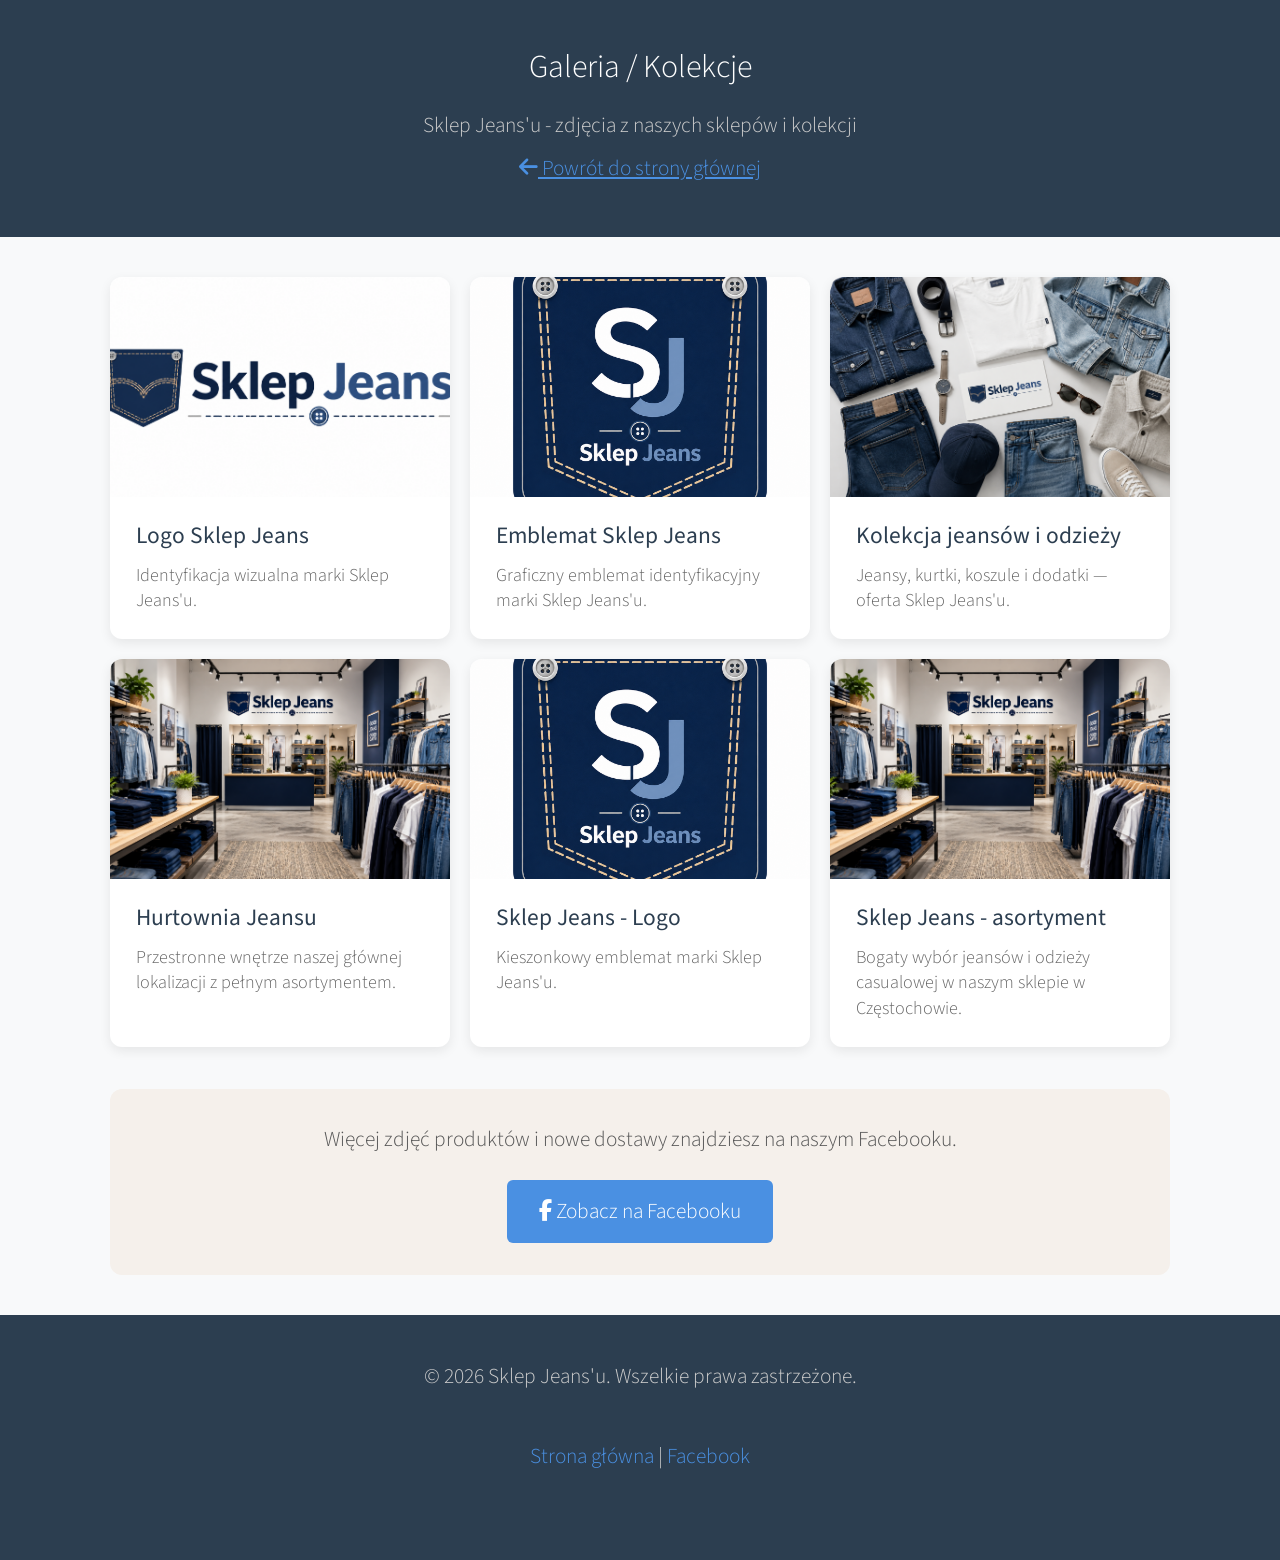
==== gallery.html @ 8df99e7b "Create Sklep Jeans static website" ====
<!DOCTYPE html>
<html lang="pl">
<head>
    <meta charset="UTF-8">
    <meta name="viewport" content="width=device-width, initial-scale=1.0">
    <title>Galeria / Kolekcje - Sklep Jeans'u</title>
    <meta name="description" content="Galeria zdjęć - Sklep Jeans'u. Jeansy, kurtki, odzież codzienna w Częstochowie.">
    <link rel="stylesheet" href="assets/css/main.css">
    <link rel="stylesheet" href="https://cdnjs.cloudflare.com/ajax/libs/font-awesome/6.5.1/css/all.min.css" integrity="sha512-DTOQO9RWCH3ppGqcWaEA1BIZOC6xxalwEsw9c2QQeAIftl+Vegovlnee1c9QX4TctnWMn13TZye+giMm8e2LwA==" crossorigin="anonymous" referrerpolicy="no-referrer">
    <style>
        body {
            font-family: 'Source Sans Pro', 'Arial', sans-serif;
            background-color: #F8F9FA;
            color: #333;
            margin: 0;
            padding: 0;
        }

        .gallery-page-header {
            background-color: #2C3E50;
            color: white;
            padding: 2em 1em;
            text-align: center;
        }

        .gallery-page-header h1 {
            margin: 0 0 0.5em;
            font-size: 2rem;
            font-weight: 300;
            color: #fff;
        }

        .gallery-page-header p {
            margin: 0.3em 0;
            color: #ccc;
        }

        .gallery-page-header a {
            color: #4A90E2;
            text-decoration: underline;
            border: 0;
        }

        .gallery-section {
            padding: 40px 20px;
            max-width: 1100px;
            margin: 0 auto;
        }

        .gallery-grid {
            display: grid;
            grid-template-columns: repeat(auto-fit, minmax(280px, 1fr));
            gap: 20px;
        }

        .gallery-item {
            position: relative;
            overflow: hidden;
            border-radius: 12px;
            box-shadow: 0 4px 12px rgba(0, 0, 0, 0.08);
            background: #fff;
            transition: transform 0.3s ease, box-shadow 0.3s ease;
        }

        .gallery-item:hover {
            transform: translateY(-4px);
            box-shadow: 0 8px 24px rgba(0, 0, 0, 0.12);
        }

        .gallery-item img {
            width: 100%;
            height: 220px;
            object-fit: cover;
            display: block;
        }

        .gallery-item-info {
            padding: 1em 1.2em 1.2em;
        }

        .gallery-item-info h3 {
            font-size: 1.1em;
            color: #2C3E50;
            margin: 0 0 0.4em;
            font-weight: 400;
        }

        .gallery-item-info p {
            font-size: 0.85em;
            color: #666;
            margin: 0;
            line-height: 1.4;
        }

        /* Modal */
        .modal {
            display: none;
            position: fixed;
            z-index: 10;
            left: 0;
            top: 0;
            width: 100%;
            height: 100%;
            background-color: rgba(0, 0, 0, 0.9);
            justify-content: center;
            align-items: center;
        }

        .modal-content {
            position: relative;
            max-width: 90%;
            max-height: 90%;
        }

        .modal-content img {
            max-width: 100vw;
            max-height: 90vh;
            width: auto;
            height: auto;
            object-fit: contain;
            border-radius: 8px;
        }

        .close {
            position: absolute;
            top: 15px;
            right: 25px;
            color: white;
            font-size: 40px;
            cursor: pointer;
            z-index: 11;
        }

        .prev, .next {
            cursor: pointer;
            position: absolute;
            top: 50%;
            color: white;
            font-size: 30px;
            padding: 16px;
            background-color: rgba(0, 0, 0, 0.5);
            border: none;
            transform: translateY(-50%);
            user-select: none;
            transition: background-color 0.3s ease;
            border-radius: 4px;
        }

        .prev { left: 10px; }
        .next { right: 10px; }
        .prev:hover, .next:hover { background-color: rgba(0, 0, 0, 0.8); }

        .gallery-footer {
            text-align: center;
            padding: 2em 1em;
            background-color: #2C3E50;
            color: #ccc;
        }

        .gallery-footer a {
            color: #4A90E2;
            border: 0;
        }

        .gallery-cta {
            text-align: center;
            margin: 2em 0;
            padding: 1.5em;
            background: #F5F0EB;
            border-radius: 12px;
        }

        .gallery-cta p {
            margin: 0 0 1em;
            color: #555;
        }

        .gallery-cta a {
            display: inline-block;
            padding: 0.6em 1.5em;
            background: #4A90E2;
            color: #fff;
            border-radius: 6px;
            text-decoration: none;
            border: 0;
        }

        .gallery-cta a:hover {
            background: #5AA0F2;
        }
    </style>
</head>
<body>
    <!-- Header -->
    <div class="gallery-page-header">
        <h1>Galeria / Kolekcje</h1>
        <p>Sklep Jeans'u - zdjęcia z naszych sklepów i kolekcji</p>
        <p><a href="index.html"><i class="fas fa-arrow-left"></i> Powrót do strony głównej</a></p>
    </div>

    <!-- Gallery Section -->
    <section class="gallery-section">
        <div class="gallery-grid">
            <div class="gallery-item" data-index="0">
                <img src="images/logo-horizontal.png" alt="Logo Sklep Jeans - identyfikacja wizualna">
                <div class="gallery-item-info">
                    <h3>Logo Sklep Jeans</h3>
                    <p>Identyfikacja wizualna marki Sklep Jeans'u.</p>
                </div>
            </div>
            <div class="gallery-item" data-index="1">
                <img src="images/logo-emblem.png" alt="Emblemat marki Sklep Jeans'u">
                <div class="gallery-item-info">
                    <h3>Emblemat Sklep Jeans</h3>
                    <p>Graficzny emblemat identyfikacyjny marki Sklep Jeans'u.</p>
                </div>
            </div>
            <div class="gallery-item" data-index="2">
                <img src="images/kolekcja-jeansy.png" alt="Kolekcja jeansów i odzieży - flat lay">
                <div class="gallery-item-info">
                    <h3>Kolekcja jeansów i odzieży</h3>
                    <p>Jeansy, kurtki, koszule i dodatki — oferta Sklep Jeans'u.</p>
                </div>
            </div>
            <div class="gallery-item" data-index="3">
                <img src="images/wnetrze-sklepu.png" alt="Hurtownia Jeansu - wnętrze sklepu">
                <div class="gallery-item-info">
                    <h3>Hurtownia Jeansu</h3>
                    <p>Przestronne wnętrze naszej głównej lokalizacji z pełnym asortymentem.</p>
                </div>
            </div>
            <div class="gallery-item" data-index="4">
                <img src="images/logo-square.png" alt="Emblem logo Sklep Jeans">
                <div class="gallery-item-info">
                    <h3>Sklep Jeans - Logo</h3>
                    <p>Kieszonkowy emblemat marki Sklep Jeans'u.</p>
                </div>
            </div>
            <div class="gallery-item" data-index="5">
                <img src="images/hero-background-clean.png" alt="Jeansy i odzież w sklepie Sklep Jeans'u">
                <div class="gallery-item-info">
                    <h3>Sklep Jeans - asortyment</h3>
                    <p>Bogaty wybór jeansów i odzieży casualowej w naszym sklepie w Częstochowie.</p>
                </div>
            </div>
        </div>

        <!-- CTA -->
        <div class="gallery-cta">
            <p>Więcej zdjęć produktów i nowe dostawy znajdziesz na naszym Facebooku.</p>
            <a href="https://www.facebook.com/hurtowniajeansu/" target="_blank" rel="noopener noreferrer">
                <i class="fab fa-facebook-f"></i> Zobacz na Facebooku
            </a>
        </div>
    </section>

    <!-- Modal for displaying the large images -->
    <div id="imageModal" class="modal">
        <span class="close">&times;</span>
        <div class="modal-content">
            <button class="prev">&#10094;</button>
            <img id="modal-img" src="" alt="Sklep Jeans'u - powiększone zdjęcie">
            <button class="next">&#10095;</button>
        </div>
    </div>

    <!-- Footer -->
    <div class="gallery-footer">
        <p>&copy; 2026 Sklep Jeans'u. Wszelkie prawa zastrzeżone.</p>
        <p><a href="index.html">Strona główna</a> | <a href="https://www.facebook.com/hurtowniajeansu/" target="_blank" rel="noopener noreferrer">Facebook</a></p>
    </div>

    <script>
        // Gallery modal functionality
        const galleryItems = document.querySelectorAll('.gallery-item');
        const imageSources = Array.from(galleryItems).map(item => item.querySelector('img').src);
        let currentIndex = 0;

        const modal = document.getElementById('imageModal');
        const modalImg = document.getElementById('modal-img');
        const closeModal = document.querySelector('.close');
        const nextButton = document.querySelector('.next');
        const prevButton = document.querySelector('.prev');

        galleryItems.forEach((item, index) => {
            item.querySelector('img').addEventListener('click', function() {
                currentIndex = index;
                showModal(imageSources[index]);
            });
        });

        function showModal(imageSrc) {
            modal.style.display = "flex";
            modalImg.src = imageSrc;
        }

        closeModal.onclick = function() {
            modal.style.display = "none";
        }

        prevButton.onclick = function() {
            currentIndex = (currentIndex === 0) ? imageSources.length - 1 : currentIndex - 1;
            modalImg.src = imageSources[currentIndex];
        }

        nextButton.onclick = function() {
            currentIndex = (currentIndex === imageSources.length - 1) ? 0 : currentIndex + 1;
            modalImg.src = imageSources[currentIndex];
        }

        window.onclick = function(event) {
            if (event.target === modal) {
                modal.style.display = "none";
            }
        }

        document.addEventListener('keydown', function(e) {
            if (modal.style.display === 'flex') {
                if (e.key === 'ArrowLeft') prevButton.onclick();
                if (e.key === 'ArrowRight') nextButton.onclick();
                if (e.key === 'Escape') closeModal.onclick();
            }
        });
    </script>
</body>
</html>
---- assets/css/main.css ----
@import url("fontawesome-all.min.css");
@import url("https://fonts.googleapis.com/css?family=Source+Sans+Pro:300,300italic,400,600");


html, body, div, span, applet, object,
iframe, h1, h2, h3, h4, h5, h6, p, blockquote,
pre, a, abbr, acronym, address, big, cite,
code, del, dfn, em, img, ins, kbd, q, s, samp,
small, strike, strong, sub, sup, tt, var, b,
u, i, center, dl, dt, dd, ol, ul, li, fieldset,
form, label, legend, table, caption, tbody,
tfoot, thead, tr, th, td, article, aside,
canvas, details, embed, figure, figcaption,
footer, header, hgroup, menu, nav, output, ruby,
section, summary, time, mark, audio, video {
	margin: 0;
	padding: 0;
	border: 0;
	font-size: 100%;
	font: inherit;
	vertical-align: baseline;}

article, aside, details, figcaption, figure,
footer, header, hgroup, menu, nav, section {
	display: block;}

body {
	line-height: 1;
}

ol, ul {
	list-style: none;
}

blockquote, q {
	quotes: none;
}

	blockquote:before, blockquote:after, q:before, q:after {
		content: '';
		content: none;
	}

table {
	border-collapse: collapse;
	border-spacing: 0;
}

body {
	-webkit-text-size-adjust: none;
}

mark {
	background-color: transparent;
	color: inherit;
}

input::-moz-focus-inner {
	border: 0;
	padding: 0;
}

input, select, textarea {
	-moz-appearance: none;
	-webkit-appearance: none;
	-ms-appearance: none;
	appearance: none;
}

/* Contact section */
#contact {
    padding: 50px 0;
}
#contact header {
    text-align: center;
    margin-bottom: 30px;
}

/* Item / Card styles */
.item {
    position: relative;
    display: inline-block;
}

#offer .item header {
    text-align: center;
    margin-top: 1em;
}


/* Basic */

	html {
		box-sizing: border-box;
	}

	*, *:before, *:after {
		box-sizing: inherit;
	}

	body {
		background: #fff;
		font-family: 'Source Sans Pro', sans-serif;
		font-size: 19pt;
		font-weight: 300;
		line-height: 1.75em;
		color: #888;
	}

		body.is-preload *, body.is-preload *:before, body.is-preload *:after {
			-moz-animation: none !important;
			-webkit-animation: none !important;
			-ms-animation: none !important;
			animation: none !important;
			-moz-transition: none !important;
			-webkit-transition: none !important;
			-ms-transition: none !important;
			transition: none !important;
		}

	input, textarea, select {
		font-family: 'Source Sans Pro', sans-serif;
		font-size: 19pt;
		font-weight: 300;
		line-height: 1.75em;
		color: #888;
	}

	h1, h2, h3, h4, h5, h6 {
		font-weight: 300;
		color: #666;
		line-height: 1.5em;
	}

	h1 a, h2 a, h3 a, h4 a, h5 a, h6 a {
		color: inherit;
		text-decoration: none;
	}

		h1 a strong, h2 a strong, h3 a strong, h4 a strong, h5 a strong, h6 a strong {
			color: #333;
		}

	h2 {
		font-size: 2em;
		letter-spacing: -1px;
	}

		h2.alt {
			color: #888;
		}

			h2.alt strong {
				color: #666;
			}

	h3 {
		font-size: 1.5em;
	}

	header {
		margin: 0 0 2em 0;
	}

		header > p {
			margin: 1em 0 0 0;
		}

	footer {
		margin: 2em 0 0 0;
	}

	strong, b {
		font-weight: 300;
		color: #666;
	}

	em, i {
		font-style: italic;
	}

	a {
		text-decoration: none;
		color: inherit;
		border-bottom: dotted 1px rgba(128, 128, 128, 0.5);
		-moz-transition: color 0.35s ease-in-out, border-bottom-color 0.35s ease-in-out;
		-webkit-transition: color 0.35s ease-in-out, border-bottom-color 0.35s ease-in-out;
		-ms-transition: color 0.35s ease-in-out, border-bottom-color 0.35s ease-in-out;
		transition: color 0.35s ease-in-out, border-bottom-color 0.35s ease-in-out;
		outline: 0;
	}

		a:hover {
			color: #E27689;
			border-bottom-color: rgba(255, 255, 255, 0);
		}

	sub {
		position: relative;
		top: 0.5em;
		font-size: 0.8em;
	}

	sup {
		position: relative;
		top: -0.5em;
		font-size: 0.8em;
	}

	hr {
		border: 0;
		border-top: solid 1px #ddd;
	}

	blockquote {
		border-left: solid 0.5em #ddd;
		padding: 1em 0 1em 2em;
		font-style: italic;
	}

	p, ul, ol, dl, table {
		margin-bottom: 2em;
	}

	br.clear {
		clear: both;
	}

/* Container */

	.container {
		margin: 0 auto;
		max-width: 100%;
		width: 1400px;
	}

		@media screen and (min-width: 961px) and (max-width: 1880px) {

			.container {
				width: 1200px;
			}

		}

		@media screen and (min-width: 961px) and (max-width: 1620px) {

			.container {
				width: 960px;
			}

		}

		@media screen and (min-width: 961px) and (max-width: 1320px) {

			.container {
				width: 100%;
			}

		}

		@media screen and (max-width: 960px) {

			.container {
				width: 100%;
			}

		}

		@media screen and (max-width: 736px) {

			.container {
				width: 100%;
			}

		}

/* Row */

	.row {
		display: flex;
		flex-wrap: wrap;
		box-sizing: border-box;
		align-items: stretch;
	}

		.row > * {
			box-sizing: border-box;
		}

		.row.gtr-uniform > * > :last-child {
			margin-bottom: 0;
		}

		.row.aln-left {
			justify-content: flex-start;
		}

		.row.aln-center {
			justify-content: center;
		}

		.row.aln-right {
			justify-content: flex-end;
		}

		.row.aln-top {
			align-items: flex-start;
		}

		.row.aln-middle {
			align-items: center;
		}

		.row.aln-bottom {
			align-items: flex-end;
		}

		.row > .imp {
			order: -1;
		}

		.row > .col-1 {
			width: 8.33333%;
		}

		.row > .off-1 {
			margin-left: 8.33333%;
		}

		.row > .col-2 {
			width: 16.66667%;
		}

		.row > .off-2 {
			margin-left: 16.66667%;
		}

		.row > .col-3 {
			width: 25%;
		}

		.row > .off-3 {
			margin-left: 25%;
		}

		.row > .col-4 {
			width: 33.33333%;
		}

		.row > .off-4 {
			margin-left: 33.33333%;
		}

		.row > .col-5 {
			width: 41.66667%;
		}

		.row > .off-5 {
			margin-left: 41.66667%;
		}

		.row > .col-6 {
			width: 50%;
		}

		.row > .off-6 {
			margin-left: 50%;
		}

		.row > .col-7 {
			width: 58.33333%;
		}

		.row > .off-7 {
			margin-left: 58.33333%;
		}

		.row > .col-8 {
			width: 66.66667%;
		}

		.row > .off-8 {
			margin-left: 66.66667%;
		}

		.row > .col-9 {
			width: 75%;
		}

		.row > .off-9 {
			margin-left: 75%;
		}

		.row > .col-10 {
			width: 83.33333%;
		}

		.row > .off-10 {
			margin-left: 83.33333%;
		}

		.row > .col-11 {
			width: 91.66667%;
		}

		.row > .off-11 {
			margin-left: 91.66667%;
		}

		.row > .col-12 {
			width: 100%;
		}

		.row > .off-12 {
			margin-left: 100%;
		}

		.row.gtr-0 {
			margin-top: 0px;
			margin-left: 0px;
		}

			.row.gtr-0 > * {
				padding: 0px 0 0 0px;
			}

			.row.gtr-0.gtr-uniform {
				margin-top: 0px;
			}

				.row.gtr-0.gtr-uniform > * {
					padding-top: 0px;
				}

		.row.gtr-25 {
			margin-top: -10px;
			margin-left: -10px;
		}

			.row.gtr-25 > * {
				padding: 10px 0 0 10px;
			}

			.row.gtr-25.gtr-uniform {
				margin-top: -10px;
			}

				.row.gtr-25.gtr-uniform > * {
					padding-top: 10px;
				}

		.row.gtr-50 {
			margin-top: -20px;
			margin-left: -20px;
		}

			.row.gtr-50 > * {
				padding: 20px 0 0 20px;
			}

			.row.gtr-50.gtr-uniform {
				margin-top: -20px;
			}

				.row.gtr-50.gtr-uniform > * {
					padding-top: 20px;
				}

		.row {
			margin-top: -40px;
			margin-left: -40px;
		}

			.row > * {
				padding: 40px 0 0 40px;
			}

			.row.gtr-uniform {
				margin-top: -40px;
			}

				.row.gtr-uniform > * {
					padding-top: 40px;
				}

		.row.gtr-150 {
			margin-top: -60px;
			margin-left: -60px;
		}

			.row.gtr-150 > * {
				padding: 60px 0 0 60px;
			}

			.row.gtr-150.gtr-uniform {
				margin-top: -60px;
			}

				.row.gtr-150.gtr-uniform > * {
					padding-top: 60px;
				}

		.row.gtr-200 {
			margin-top: -80px;
			margin-left: -80px;
		}

			.row.gtr-200 > * {
				padding: 80px 0 0 80px;
			}

			.row.gtr-200.gtr-uniform {
				margin-top: -80px;
			}

				.row.gtr-200.gtr-uniform > * {
					padding-top: 80px;
				}

		@media screen and (min-width: 961px) and (max-width: 1880px) {

			.row {
				display: flex;
				flex-wrap: wrap;
				box-sizing: border-box;
				align-items: stretch;
			}

				.row > * {
					box-sizing: border-box;
				}

				.row.gtr-uniform > * > :last-child {
					margin-bottom: 0;
				}

				.row.aln-left {
					justify-content: flex-start;
				}

				.row.aln-center {
					justify-content: center;
				}

				.row.aln-right {
					justify-content: flex-end;
				}

				.row.aln-top {
					align-items: flex-start;
				}

				.row.aln-middle {
					align-items: center;
				}

				.row.aln-bottom {
					align-items: flex-end;
				}

				.row > .imp-wide {
					order: -1;
				}

				.row > .col-1-wide {
					width: 8.33333%;
				}

				.row > .off-1-wide {
					margin-left: 8.33333%;
				}

				.row > .col-2-wide {
					width: 16.66667%;
				}

				.row > .off-2-wide {
					margin-left: 16.66667%;
				}

				.row > .col-3-wide {
					width: 25%;
				}

				.row > .off-3-wide {
					margin-left: 25%;
				}

				.row > .col-4-wide {
					width: 33.33333%;
				}

				.row > .off-4-wide {
					margin-left: 33.33333%;
				}

				.row > .col-5-wide {
					width: 41.66667%;
				}

				.row > .off-5-wide {
					margin-left: 41.66667%;
				}

				.row > .col-6-wide {
					width: 50%;
				}

				.row > .off-6-wide {
					margin-left: 50%;
				}

				.row > .col-7-wide {
					width: 58.33333%;
				}

				.row > .off-7-wide {
					margin-left: 58.33333%;
				}

				.row > .col-8-wide {
					width: 66.66667%;
				}

				.row > .off-8-wide {
					margin-left: 66.66667%;
				}

				.row > .col-9-wide {
					width: 75%;
				}

				.row > .off-9-wide {
					margin-left: 75%;
				}

				.row > .col-10-wide {
					width: 83.33333%;
				}

				.row > .off-10-wide {
					margin-left: 83.33333%;
				}

				.row > .col-11-wide {
					width: 91.66667%;
				}

				.row > .off-11-wide {
					margin-left: 91.66667%;
				}

				.row > .col-12-wide {
					width: 100%;
				}

				.row > .off-12-wide {
					margin-left: 100%;
				}

				.row.gtr-0 {
					margin-top: 0px;
					margin-left: 0px;
				}

					.row.gtr-0 > * {
						padding: 0px 0 0 0px;
					}

					.row.gtr-0.gtr-uniform {
						margin-top: 0px;
					}

						.row.gtr-0.gtr-uniform > * {
							padding-top: 0px;
						}

				.row.gtr-25 {
					margin-top: -10px;
					margin-left: -10px;
				}

					.row.gtr-25 > * {
						padding: 10px 0 0 10px;
					}

					.row.gtr-25.gtr-uniform {
						margin-top: -10px;
					}

						.row.gtr-25.gtr-uniform > * {
							padding-top: 10px;
						}

				.row.gtr-50 {
					margin-top: -20px;
					margin-left: -20px;
				}

					.row.gtr-50 > * {
						padding: 20px 0 0 20px;
					}

					.row.gtr-50.gtr-uniform {
						margin-top: -20px;
					}

						.row.gtr-50.gtr-uniform > * {
							padding-top: 20px;
						}

				.row {
					margin-top: -40px;
					margin-left: -40px;
				}

					.row > * {
						padding: 40px 0 0 40px;
					}

					.row.gtr-uniform {
						margin-top: -40px;
					}

						.row.gtr-uniform > * {
							padding-top: 40px;
						}

				.row.gtr-150 {
					margin-top: -60px;
					margin-left: -60px;
				}

					.row.gtr-150 > * {
						padding: 60px 0 0 60px;
					}

					.row.gtr-150.gtr-uniform {
						margin-top: -60px;
					}

						.row.gtr-150.gtr-uniform > * {
							padding-top: 60px;
						}

				.row.gtr-200 {
					margin-top: -80px;
					margin-left: -80px;
				}

					.row.gtr-200 > * {
						padding: 80px 0 0 80px;
					}

					.row.gtr-200.gtr-uniform {
						margin-top: -80px;
					}

						.row.gtr-200.gtr-uniform > * {
							padding-top: 80px;
						}

		}

		@media screen and (min-width: 961px) and (max-width: 1620px) {

			.row {
				display: flex;
				flex-wrap: wrap;
				box-sizing: border-box;
				align-items: stretch;
			}

				.row > * {
					box-sizing: border-box;
				}

				.row.gtr-uniform > * > :last-child {
					margin-bottom: 0;
				}

				.row.aln-left {
					justify-content: flex-start;
				}

				.row.aln-center {
					justify-content: center;
				}

				.row.aln-right {
					justify-content: flex-end;
				}

				.row.aln-top {
					align-items: flex-start;
				}

				.row.aln-middle {
					align-items: center;
				}

				.row.aln-bottom {
					align-items: flex-end;
				}

				.row > .imp-normal {
					order: -1;
				}

				.row > .col-1-normal {
					width: 8.33333%;
				}

				.row > .off-1-normal {
					margin-left: 8.33333%;
				}

				.row > .col-2-normal {
					width: 16.66667%;
				}

				.row > .off-2-normal {
					margin-left: 16.66667%;
				}

				.row > .col-3-normal {
					width: 25%;
				}

				.row > .off-3-normal {
					margin-left: 25%;
				}

				.row > .col-4-normal {
					width: 33.33333%;
				}

				.row > .off-4-normal {
					margin-left: 33.33333%;
				}

				.row > .col-5-normal {
					width: 41.66667%;
				}

				.row > .off-5-normal {
					margin-left: 41.66667%;
				}

				.row > .col-6-normal {
					width: 50%;
				}

				.row > .off-6-normal {
					margin-left: 50%;
				}

				.row > .col-7-normal {
					width: 58.33333%;
				}

				.row > .off-7-normal {
					margin-left: 58.33333%;
				}

				.row > .col-8-normal {
					width: 66.66667%;
				}

				.row > .off-8-normal {
					margin-left: 66.66667%;
				}

				.row > .col-9-normal {
					width: 75%;
				}

				.row > .off-9-normal {
					margin-left: 75%;
				}

				.row > .col-10-normal {
					width: 83.33333%;
				}

				.row > .off-10-normal {
					margin-left: 83.33333%;
				}

				.row > .col-11-normal {
					width: 91.66667%;
				}

				.row > .off-11-normal {
					margin-left: 91.66667%;
				}

				.row > .col-12-normal {
					width: 100%;
				}

				.row > .off-12-normal {
					margin-left: 100%;
				}

				.row.gtr-0 {
					margin-top: 0px;
					margin-left: 0px;
				}

					.row.gtr-0 > * {
						padding: 0px 0 0 0px;
					}

					.row.gtr-0.gtr-uniform {
						margin-top: 0px;
					}

						.row.gtr-0.gtr-uniform > * {
							padding-top: 0px;
						}

				.row.gtr-25 {
					margin-top: -10px;
					margin-left: -10px;
				}

					.row.gtr-25 > * {
						padding: 10px 0 0 10px;
					}

					.row.gtr-25.gtr-uniform {
						margin-top: -10px;
					}

						.row.gtr-25.gtr-uniform > * {
							padding-top: 10px;
						}

				.row.gtr-50 {
					margin-top: -20px;
					margin-left: -20px;
				}

					.row.gtr-50 > * {
						padding: 20px 0 0 20px;
					}

					.row.gtr-50.gtr-uniform {
						margin-top: -20px;
					}

						.row.gtr-50.gtr-uniform > * {
							padding-top: 20px;
						}

				.row {
					margin-top: -40px;
					margin-left: -40px;
				}

					.row > * {
						padding: 40px 0 0 40px;
					}

					.row.gtr-uniform {
						margin-top: -40px;
					}

						.row.gtr-uniform > * {
							padding-top: 40px;
						}

				.row.gtr-150 {
					margin-top: -60px;
					margin-left: -60px;
				}

					.row.gtr-150 > * {
						padding: 60px 0 0 60px;
					}

					.row.gtr-150.gtr-uniform {
						margin-top: -60px;
					}

						.row.gtr-150.gtr-uniform > * {
							padding-top: 60px;
						}

				.row.gtr-200 {
					margin-top: -80px;
					margin-left: -80px;
				}

					.row.gtr-200 > * {
						padding: 80px 0 0 80px;
					}

					.row.gtr-200.gtr-uniform {
						margin-top: -80px;
					}

						.row.gtr-200.gtr-uniform > * {
							padding-top: 80px;
						}

		}

		@media screen and (min-width: 961px) and (max-width: 1320px) {

			.row {
				display: flex;
				flex-wrap: wrap;
				box-sizing: border-box;
				align-items: stretch;
			}

				.row > * {
					box-sizing: border-box;
				}

				.row.gtr-uniform > * > :last-child {
					margin-bottom: 0;
				}

				.row.aln-left {
					justify-content: flex-start;
				}

				.row.aln-center {
					justify-content: center;
				}

				.row.aln-right {
					justify-content: flex-end;
				}

				.row.aln-top {
					align-items: flex-start;
				}

				.row.aln-middle {
					align-items: center;
				}

				.row.aln-bottom {
					align-items: flex-end;
				}

				.row > .imp-narrow {
					order: -1;
				}

				.row > .col-1-narrow {
					width: 8.33333%;
				}

				.row > .off-1-narrow {
					margin-left: 8.33333%;
				}

				.row > .col-2-narrow {
					width: 16.66667%;
				}

				.row > .off-2-narrow {
					margin-left: 16.66667%;
				}

				.row > .col-3-narrow {
					width: 25%;
				}

				.row > .off-3-narrow {
					margin-left: 25%;
				}

				.row > .col-4-narrow {
					width: 33.33333%;
				}

				.row > .off-4-narrow {
					margin-left: 33.33333%;
				}

				.row > .col-5-narrow {
					width: 41.66667%;
				}

				.row > .off-5-narrow {
					margin-left: 41.66667%;
				}

				.row > .col-6-narrow {
					width: 50%;
				}

				.row > .off-6-narrow {
					margin-left: 50%;
				}

				.row > .col-7-narrow {
					width: 58.33333%;
				}

				.row > .off-7-narrow {
					margin-left: 58.33333%;
				}

				.row > .col-8-narrow {
					width: 66.66667%;
				}

				.row > .off-8-narrow {
					margin-left: 66.66667%;
				}

				.row > .col-9-narrow {
					width: 75%;
				}

				.row > .off-9-narrow {
					margin-left: 75%;
				}

				.row > .col-10-narrow {
					width: 83.33333%;
				}

				.row > .off-10-narrow {
					margin-left: 83.33333%;
				}

				.row > .col-11-narrow {
					width: 91.66667%;
				}

				.row > .off-11-narrow {
					margin-left: 91.66667%;
				}

				.row > .col-12-narrow {
					width: 100%;
				}

				.row > .off-12-narrow {
					margin-left: 100%;
				}

				.row.gtr-0 {
					margin-top: 0px;
					margin-left: 0px;
				}

					.row.gtr-0 > * {
						padding: 0px 0 0 0px;
					}

					.row.gtr-0.gtr-uniform {
						margin-top: 0px;
					}

						.row.gtr-0.gtr-uniform > * {
							padding-top: 0px;
						}

				.row.gtr-25 {
					margin-top: -5px;
					margin-left: -5px;
				}

					.row.gtr-25 > * {
						padding: 5px 0 0 5px;
					}

					.row.gtr-25.gtr-uniform {
						margin-top: -5px;
					}

						.row.gtr-25.gtr-uniform > * {
							padding-top: 5px;
						}

				.row.gtr-50 {
					margin-top: -10px;
					margin-left: -10px;
				}

					.row.gtr-50 > * {
						padding: 10px 0 0 10px;
					}

					.row.gtr-50.gtr-uniform {
						margin-top: -10px;
					}

						.row.gtr-50.gtr-uniform > * {
							padding-top: 10px;
						}

				.row {
					margin-top: -20px;
					margin-left: -20px;
				}

					.row > * {
						padding: 20px 0 0 20px;
					}

					.row.gtr-uniform {
						margin-top: -20px;
					}

						.row.gtr-uniform > * {
							padding-top: 20px;
						}

				.row.gtr-150 {
					margin-top: -30px;
					margin-left: -30px;
				}

					.row.gtr-150 > * {
						padding: 30px 0 0 30px;
					}

					.row.gtr-150.gtr-uniform {
						margin-top: -30px;
					}

						.row.gtr-150.gtr-uniform > * {
							padding-top: 30px;
						}

				.row.gtr-200 {
					margin-top: -40px;
					margin-left: -40px;
				}

					.row.gtr-200 > * {
						padding: 40px 0 0 40px;
					}

					.row.gtr-200.gtr-uniform {
						margin-top: -40px;
					}

						.row.gtr-200.gtr-uniform > * {
							padding-top: 40px;
						}

		}

		@media screen and (max-width: 960px) {

			.row {
				display: flex;
				flex-wrap: wrap;
				box-sizing: border-box;
				align-items: stretch;
			}

				.row > * {
					box-sizing: border-box;
				}

				.row.gtr-uniform > * > :last-child {
					margin-bottom: 0;
				}

				.row.aln-left {
					justify-content: flex-start;
				}

				.row.aln-center {
					justify-content: center;
				}

				.row.aln-right {
					justify-content: flex-end;
				}

				.row.aln-top {
					align-items: flex-start;
				}

				.row.aln-middle {
					align-items: center;
				}

				.row.aln-bottom {
					align-items: flex-end;
				}

				.row > .imp-narrower {
					order: -1;
				}

				.row > .col-1-narrower {
					width: 8.33333%;
				}

				.row > .off-1-narrower {
					margin-left: 8.33333%;
				}

				.row > .col-2-narrower {
					width: 16.66667%;
				}

				.row > .off-2-narrower {
					margin-left: 16.66667%;
				}

				.row > .col-3-narrower {
					width: 25%;
				}

				.row > .off-3-narrower {
					margin-left: 25%;
				}

				.row > .col-4-narrower {
					width: 33.33333%;
				}

				.row > .off-4-narrower {
					margin-left: 33.33333%;
				}

				.row > .col-5-narrower {
					width: 41.66667%;
				}

				.row > .off-5-narrower {
					margin-left: 41.66667%;
				}

				.row > .col-6-narrower {
					width: 50%;
				}

				.row > .off-6-narrower {
					margin-left: 50%;
				}

				.row > .col-7-narrower {
					width: 58.33333%;
				}

				.row > .off-7-narrower {
					margin-left: 58.33333%;
				}

				.row > .col-8-narrower {
					width: 66.66667%;
				}

				.row > .off-8-narrower {
					margin-left: 66.66667%;
				}

				.row > .col-9-narrower {
					width: 75%;
				}

				.row > .off-9-narrower {
					margin-left: 75%;
				}

				.row > .col-10-narrower {
					width: 83.33333%;
				}

				.row > .off-10-narrower {
					margin-left: 83.33333%;
				}

				.row > .col-11-narrower {
					width: 91.66667%;
				}

				.row > .off-11-narrower {
					margin-left: 91.66667%;
				}

				.row > .col-12-narrower {
					width: 100%;
				}

				.row > .off-12-narrower {
					margin-left: 100%;
				}

				.row.gtr-0 {
					margin-top: 0px;
					margin-left: 0px;
				}

					.row.gtr-0 > * {
						padding: 0px 0 0 0px;
					}

					.row.gtr-0.gtr-uniform {
						margin-top: 0px;
					}

						.row.gtr-0.gtr-uniform > * {
							padding-top: 0px;
						}

				.row.gtr-25 {
					margin-top: -5px;
					margin-left: -5px;
				}

					.row.gtr-25 > * {
						padding: 5px 0 0 5px;
					}

					.row.gtr-25.gtr-uniform {
						margin-top: -5px;
					}

						.row.gtr-25.gtr-uniform > * {
							padding-top: 5px;
						}

				.row.gtr-50 {
					margin-top: -10px;
					margin-left: -10px;
				}

					.row.gtr-50 > * {
						padding: 10px 0 0 10px;
					}

					.row.gtr-50.gtr-uniform {
						margin-top: -10px;
					}

						.row.gtr-50.gtr-uniform > * {
							padding-top: 10px;
						}

				.row {
					margin-top: -20px;
					margin-left: -20px;
				}

					.row > * {
						padding: 20px 0 0 20px;
					}

					.row.gtr-uniform {
						margin-top: -20px;
					}

						.row.gtr-uniform > * {
							padding-top: 20px;
						}

				.row.gtr-150 {
					margin-top: -30px;
					margin-left: -30px;
				}

					.row.gtr-150 > * {
						padding: 30px 0 0 30px;
					}

					.row.gtr-150.gtr-uniform {
						margin-top: -30px;
					}

						.row.gtr-150.gtr-uniform > * {
							padding-top: 30px;
						}

				.row.gtr-200 {
					margin-top: -40px;
					margin-left: -40px;
				}

					.row.gtr-200 > * {
						padding: 40px 0 0 40px;
					}

					.row.gtr-200.gtr-uniform {
						margin-top: -40px;
					}

						.row.gtr-200.gtr-uniform > * {
							padding-top: 40px;
						}

		}

		@media screen and (max-width: 736px) {

			.row {
				display: flex;
				flex-wrap: wrap;
				box-sizing: border-box;
				align-items: stretch;
			}

				.row > * {
					box-sizing: border-box;
				}

				.row.gtr-uniform > * > :last-child {
					margin-bottom: 0;
				}

				.row.aln-left {
					justify-content: flex-start;
				}

				.row.aln-center {
					justify-content: center;
				}

				.row.aln-right {
					justify-content: flex-end;
				}

				.row.aln-top {
					align-items: flex-start;
				}

				.row.aln-middle {
					align-items: center;
				}

				.row.aln-bottom {
					align-items: flex-end;
				}

				.row > .imp-mobile {
					order: -1;
				}

				.row > .col-1-mobile {
					width: 8.33333%;
				}

				.row > .off-1-mobile {
					margin-left: 8.33333%;
				}

				.row > .col-2-mobile {
					width: 16.66667%;
				}

				.row > .off-2-mobile {
					margin-left: 16.66667%;
				}

				.row > .col-3-mobile {
					width: 25%;
				}

				.row > .off-3-mobile {
					margin-left: 25%;
				}

				.row > .col-4-mobile {
					width: 33.33333%;
				}

				.row > .off-4-mobile {
					margin-left: 33.33333%;
				}

				.row > .col-5-mobile {
					width: 41.66667%;
				}

				.row > .off-5-mobile {
					margin-left: 41.66667%;
				}

				.row > .col-6-mobile {
					width: 50%;
				}

				.row > .off-6-mobile {
					margin-left: 50%;
				}

				.row > .col-7-mobile {
					width: 58.33333%;
				}

				.row > .off-7-mobile {
					margin-left: 58.33333%;
				}

				.row > .col-8-mobile {
					width: 66.66667%;
				}

				.row > .off-8-mobile {
					margin-left: 66.66667%;
				}

				.row > .col-9-mobile {
					width: 75%;
				}

				.row > .off-9-mobile {
					margin-left: 75%;
				}

				.row > .col-10-mobile {
					width: 83.33333%;
				}

				.row > .off-10-mobile {
					margin-left: 83.33333%;
				}

				.row > .col-11-mobile {
					width: 91.66667%;
				}

				.row > .off-11-mobile {
					margin-left: 91.66667%;
				}

				.row > .col-12-mobile {
					width: 100%;
				}

				.row > .off-12-mobile {
					margin-left: 100%;
				}

				.row.gtr-0 {
					margin-top: 0px;
					margin-left: 0px;
				}

					.row.gtr-0 > * {
						padding: 0px 0 0 0px;
					}

					.row.gtr-0.gtr-uniform {
						margin-top: 0px;
					}

						.row.gtr-0.gtr-uniform > * {
							padding-top: 0px;
						}

				.row.gtr-25 {
					margin-top: -5px;
					margin-left: -5px;
				}

					.row.gtr-25 > * {
						padding: 5px 0 0 5px;
					}

					.row.gtr-25.gtr-uniform {
						margin-top: -5px;
					}

						.row.gtr-25.gtr-uniform > * {
							padding-top: 5px;
						}

				.row.gtr-50 {
					margin-top: -10px;
					margin-left: -10px;
				}

					.row.gtr-50 > * {
						padding: 10px 0 0 10px;
					}

					.row.gtr-50.gtr-uniform {
						margin-top: -10px;
					}

						.row.gtr-50.gtr-uniform > * {
							padding-top: 10px;
						}

				.row {
					margin-top: -20px;
					margin-left: -20px;
				}

					.row > * {
						padding: 20px 0 0 20px;
					}

					.row.gtr-uniform {
						margin-top: -20px;
					}

						.row.gtr-uniform > * {
							padding-top: 20px;
						}

				.row.gtr-150 {
					margin-top: -30px;
					margin-left: -30px;
				}

					.row.gtr-150 > * {
						padding: 30px 0 0 30px;
					}

					.row.gtr-150.gtr-uniform {
						margin-top: -30px;
					}

						.row.gtr-150.gtr-uniform > * {
							padding-top: 30px;
						}

				.row.gtr-200 {
					margin-top: -40px;
					margin-left: -40px;
				}

					.row.gtr-200 > * {
						padding: 40px 0 0 40px;
					}

					.row.gtr-200.gtr-uniform {
						margin-top: -40px;
					}

						.row.gtr-200.gtr-uniform > * {
							padding-top: 40px;
						}

		}

/* Sections/Article */

	section, article {
		margin-bottom: 3em;
	}

		section > :last-child,
		section > .container, section:last-child, article > :last-child,
		article > .container, article:last-child {
			margin-bottom: 0;
		}

		.row > section, .row > article {
			margin-bottom: 0;
		}

/* Image */

	.image {
		display: inline-block;
		border: 0;
	}

		.image img {
			display: block;
			width: 100%;
		}

		.image.avatar48 {
			width: 48px;
			height: 48px;
			background: #f00;
		}

			.image.avatar48 img {
				width: 48px;
				height: 48px;
			}

		.image.fit {
			display: block;
			width: 100%;
		}

		.image.featured {
			display: block;
			width: 100%;
			margin: 0 0 2em 0;
		}

		.image.left {
			float: left;
			margin: 0 2em 2em 0;
		}

		.image.centered {
			display: block;
			margin: 0 0 2em 0;
		}

			.image.centered img {
				margin: 0 auto;
				width: auto;
			}

/* List */

	ul {
		list-style: disc;
		padding-left: 1em;
	}

		ul li {
			padding-left: 0.5em;
		}

	ol {
		list-style: decimal;
		padding-left: 1.25em;
	}

		ol li {
			padding-left: 0.25em;
		}

/* Icons */

	ul.icons {
		cursor: default;
		list-style: none;
		padding-left: 0;
	}

		ul.icons li {
			display: inline-block;
			padding-left: 0;
		}

		ul.icons a {
			display: inline-block;
			width: 2em;
			height: 2em;
			line-height: 2em;
			text-align: center;
			border: 0;
		}

/* Form */

	form label {
		display: block;
		text-align: left;
		margin-bottom: 0.5em;
	}

	form input[type="text"],
	form input[type="email"],
	form input[type="password"],
	form select,
	form textarea {
		position: relative;
		-webkit-appearance: none;
		display: block;
		border: 0;
		outline: 0;
		background: #fff;
		background: rgba(255, 255, 255, 0.75);
		width: 100%;
		border-radius: 0.35em;
		padding: 0.75em 1em 0.75em 1em;
		box-shadow: inset 0 0.1em 0.1em 0 rgba(0, 0, 0, 0.05);
		border: solid 1px rgba(0, 0, 0, 0.15);
		-moz-transition: all 0.35s ease-in-out;
		-webkit-transition: all 0.35s ease-in-out;
		-ms-transition: all 0.35s ease-in-out;
		transition: all 0.35s ease-in-out;
	}

		form input[type="text"]:focus,
		form input[type="email"]:focus,
		form input[type="password"]:focus,
		form select:focus,
		form textarea:focus {
			box-shadow: 0 0 2px 1px #8ebebc;
			background: #fff;
		}

	form input[type="text"],
	form input[type="email"],
	form input[type="password"],
	form select {
		line-height: 1.25em;
	}

	form textarea {
		min-height: 14em;
	}

	form ::-webkit-input-placeholder {
		color: #555 !important;
	}

	form :-moz-placeholder {
		color: #555 !important;
	}

	form ::-moz-placeholder {
		color: #555 !important;
	}

	form :-ms-input-placeholder {
		color: #555 !important;
	}

	form ::-moz-focus-inner {
		border: 0;
	}

/* Table */

	table {
		width: 100%;
		text-align: left;
	}

		table tbody tr:nth-child(2n+2) {
			background: #f4f4f4;
		}

		table td {
			padding: 0.5em 1em 0.5em 1em;
		}

		table th {
			text-align: left;
			padding: 0.5em 1em 0.5em 1em;
			color: #fff;
			background: #222729 url("images/overlay.png");
		}

		table thead {
			background: #444;
			color: #fff;
		}

		table tfoot {
			background: #eee;
		}

/* Button */

	input[type="button"],
	input[type="submit"],
	input[type="reset"],
	button,
	.button {
		position: relative;
		display: inline-block;
		border-radius: 0.35em;
		color: #fff !important;
		text-decoration: none;
		padding: 0.75em 2.5em 0.75em 2.5em;
		background-color: #8ebebc;
		border: 0;
		cursor: pointer;
		background-image: -moz-linear-gradient(top, rgba(0, 0, 0, 0), rgba(0, 0, 0, 0.15)), url("images/overlay.png");
		background-image: -webkit-linear-gradient(top, rgba(0, 0, 0, 0), rgba(0, 0, 0, 0.15)), url("images/overlay.png");
		background-image: -ms-linear-gradient(top, rgba(0, 0, 0, 0), rgba(0, 0, 0, 0.15)), url("images/overlay.png");
		background-image: linear-gradient(top, rgba(0, 0, 0, 0), rgba(0, 0, 0, 0.15)), url("images/overlay.png");
		-moz-transition: background-color 0.35s ease-in-out;
		-webkit-transition: background-color 0.35s ease-in-out;
		-ms-transition: background-color 0.35s ease-in-out;
		transition: background-color 0.35s ease-in-out;
	}

		input[type="button"]:hover,
		input[type="submit"]:hover,
		input[type="reset"]:hover,
		button:hover,
		.button:hover {
			background-color: #9ececc;
		}

		input[type="button"]:active,
		input[type="submit"]:active,
		input[type="reset"]:active,
		button:active,
		.button:active {
			background-color: #7eaeac;
		}

/* Item */

	.item {
		box-shadow: 0 0.05em 0.15em 0 rgba(0, 0, 0, 0.05);
		margin-bottom: 40px;
	}

		.item header {
			background: #fff;
			margin: 0;
			padding: 1em 0 1em 0;
			font-size: 0.8em;
		}

			.item header h3 {
				font-size: 1em;
			}

/* Icons */

	.icon {
		text-decoration: none;
		text-decoration: none;
	}

		.icon:before {
			-moz-osx-font-smoothing: grayscale;
			-webkit-font-smoothing: antialiased;
			display: inline-block;
			font-style: normal;
			font-variant: normal;
			text-rendering: auto;
			line-height: 1;
			text-transform: none !important;
			font-family: 'Font Awesome 5 Free';
			font-weight: 400;
		}

		.icon:before {
			line-height: inherit;
		}

		.icon > .label {
			display: none;
		}

		.icon.solid:before {
			font-weight: 900;
		}

		.icon.brands:before {
			font-family: 'Font Awesome 5 Brands';
		}

/* Header */

	#header {
		display: -moz-flex;
		display: -webkit-flex;
		display: -ms-flex;
		display: flex;
		-moz-flex-direction: column;
		-webkit-flex-direction: column;
		-ms-flex-direction: column;
		flex-direction: column;
		-moz-justify-content: space-between;
		-webkit-justify-content: space-between;
		-ms-justify-content: space-between;
		justify-content: space-between;
		background: #222629 url("images/overlay.png");
		box-shadow: inset -0.25em 0 0.25em 0 rgba(0, 0, 0, 0.1);
		color: #fff;
		height: 100%;
		left: 0;
		overflow-y: auto;
		position: fixed;
		text-align: right;
		top: 0;
		width: 375px;
	}

		#header .top {
			-moz-flex-grow: 1;
			-webkit-flex-grow: 1;
			-ms-flex-grow: 1;
			flex-grow: 1;
		}

		#header .bottom {
			-moz-flex-shrink: 0;
			-webkit-flex-shrink: 0;
			-ms-flex-shrink: 0;
			flex-shrink: 0;
			padding: 1.5em 0 0.75em 0;
		}

			#header .bottom > :last-child {
				margin-bottom: 0;
			}

		#header .icons {
			font-size: 0.8em;
			text-align: center;
		}

			#header .icons a {
				color: #41484c;
				-moz-transition: color 0.35s ease-in-out;
				-webkit-transition: color 0.35s ease-in-out;
				-ms-transition: color 0.35s ease-in-out;
				transition: color 0.35s ease-in-out;
			}

				#header .icons a:hover {
					color: #fff;
				}

	#logo {
		position: relative;
		margin: 1.75em 1.5em 1.5em 1.5em;
		min-height: 48px;
		cursor: default;
	}

		#logo h1 {
			position: relative;
			color: #fff;
			font-weight: 600;
			font-size: 1em;
			line-height: 1em;
		}

		#logo p {
			position: relative;
			display: block;
			font-size: 0.6em;
			color: rgba(255, 255, 255, 0.5);
			line-height: 1.25em;
			margin: 0.5em 0 0 0;
		}

		#logo .image {
			position: absolute;
			left: 0;
			top: 0;
		}

	#nav ul {
		list-style: none;
		padding-left: 0;
		margin-bottom: 0;
	}

		#nav ul li {
			padding-left: 0;
		}

			#nav ul li a {
				display: block;
				padding: 0.5em 1.5em 0.5em 1.5em;
				color: rgba(255, 255, 255, 0.5);
				text-decoration: none;
				outline: 0;
				border: 0;
				-moz-transition: none;
				-webkit-transition: none;
				-ms-transition: none;
				transition: none;
			}

				#nav ul li a span {
					position: relative;
					display: block;
					font-size: 0.8em;
				}

					#nav ul li a span:before {
						position: absolute;
						left: 0;
						color: #41484c;
						text-align: center;
						width: 1.25em;
						line-height: 1.75em;
					}

				#nav ul li a.active {
					background: rgba(0, 0, 0, 0.15);
					box-shadow: inset 0 0 0.25em 0 rgba(0, 0, 0, 0.125);
					color: #fff;
				}

					#nav ul li a.active span:before {
						color: #e27689;
					}

/* Footer */

	#footer {
		margin-left: 375px;
		text-align: center;
		background-color: #dce3e2;
		padding: 3em 0 4em 0;
		box-shadow: inset 0 1px 0 0 rgba(0, 0, 0, 0.05), inset 0 0.1em 0.1em 0 rgba(0, 0, 0, 0.025);
		font-size: 0.8em;
	}

		#footer .copyright {
			cursor: default;
			margin: 0;
		}

			#footer .copyright li {
				display: inline-block;
				line-height: 1em;
				border-left: solid 1px rgba(128, 128, 128, 0.35);
				padding: 0 0 0 0.5em;
				margin: 0 0 0 0.5em;
			}

				#footer .copyright li:first-child {
					border-left: 0;
					padding-left: 0;
					margin-left: 0;
				}

/* Main */

	#main {
		margin-left: 375px;
	}

		#main > section {
			margin: 0;
			overflow: hidden;
			padding: 4em 0;
			box-shadow: inset 0 1px 0 0 rgba(0, 0, 0, 0.05), inset 0 0.1em 0.1em 0 rgba(0, 0, 0, 0.025);
			text-align: center;
			background-image: url("images/overlay.png");
		}

			#main > section.dark {
				color: #ddd;
				color: rgba(255, 255, 255, 0.75);
			}

				#main > section.dark h2, #main > section.dark h3, #main > section.dark h4, #main > section.dark h5, #main > section.dark h6 {
					color: inherit;
				}

				#main > section.dark strong {
					color: #fff;
					border-color: inherit;
				}

				#main > section.dark a {
					color: #fff;
					border-color: inherit;
				}

					#main > section.dark a:hover {
						border-bottom-color: rgba(255, 255, 255, 0);
					}

			#main > section.cover {
				padding: 10em 0;
				background-size: cover;
				background-position: center center;
			}

		#main > section.one {
			background-color: #2C3E50;
			background-image:
				linear-gradient(90deg, rgba(12, 31, 52, 0.88) 0%, rgba(12, 31, 52, 0.58) 45%, rgba(12, 31, 52, 0.15) 100%),
				url("../images/hero-background-clean.png");
			background-size: cover;
			background-position: center center;
		}

			#main > section.two {
				background-color: #f5fafa;
			}

			#main > section.three {
				background-color: #ecf1f1;
			}

			#main > section.four {
				background-color: #e8edec;
			}

/* Wide */

	@media screen and (min-width: 961px) and (max-width: 1880px) {

		/* Basic */

			body, input, textarea, select {
				font-size: 17pt;
			}

		/* Header */

			#header {
				width: 300px;
			}

		/* Footer */

			#footer {
				margin-left: 300px;
			}

		/* Main */

			#main {
				margin-left: 300px;
			}

	}

/* Normal */

	@media screen and (min-width: 961px) and (max-width: 1620px) {

		/* Main */

			#main > section {
				padding: 3em 0;
			}

			#main section.cover {
				padding: 5em 0;
			}

	}

/* Narrow */

	@media screen and (min-width: 961px) and (max-width: 1320px) {

		/* Basic */

			body, input, textarea, select {
				font-size: 16pt;
			}

			.container {
				padding: 0 2em 0 2em;
			}

		/* Icons */

			ul.icons li a {
				width: 1.75em;
			}

		/* Item */

			.item {
				margin-bottom: 20px;
			}

		/* Header */

			#header {
				width: 20%;
			}

			#logo .image {
				position: relative;
				margin: 0 0 0.5em 0;
			}

			#nav ul li a {
				font-size: 0.8em;
				padding-top: 0.5em;
				padding-bottom: 0.5em;
			}

				#nav ul li a span {
					padding-right: 2.25em;
				}

					#nav ul li a span:before {
						left: 100%;
						margin-left: -1.25em;
						line-height: 2.25em;
					}

		/* Footer */

			#footer {
				margin-left: 20%;
			}

		/* Main */

			#main {
				margin-left: 20%;
			}

	}

/* Narrower */

	#headerToggle {
		display: none;
	}

	@media screen and (max-width: 960px) {

		/* Basic */

			html, body {
				overflow-x: hidden;
			}

			body, input, textarea, select {
				font-size: 16pt;
			}

			header br {
				display: none;
			}

			.container {
				padding: 0 2em 0 2em;
			}

		/* Item */

			.item {
				margin-bottom: 15px;
			}

		/* Icons */

			ul.icons a {
				width: 1.75em;
				font-size: 1.25em;
			}

		/* Header */

			#header {
				-moz-backface-visibility: hidden;
				-webkit-backface-visibility: hidden;
				-ms-backface-visibility: hidden;
				backface-visibility: hidden;
				-moz-transform: translateX(-275px);
				-webkit-transform: translateX(-275px);
				-ms-transform: translateX(-275px);
				transform: translateX(-275px);
				-moz-transition: -moz-transform 0.5s ease;
				-webkit-transition: -webkit-transform 0.5s ease;
				-ms-transition: -ms-transform 0.5s ease;
				transition: transform 0.5s ease;
				-webkit-overflow-scrolling: touch;
				display: block;
				height: 100%;
				left: 0;
				overflow-y: auto;
				position: fixed;
				top: 0;
				width: 275px;
				z-index: 10002;
				width: 275px;
				background: #222729 url("images/overlay.png");
				box-shadow: inset -0.25em 0 0.25em 0 rgba(0, 0, 0, 0.125);
			}

				#header .top {
					position: relative;
				}

				#header .bottom {
					border-top: solid 1px rgba(255, 255, 255, 0.05);
					box-shadow: 0 -1px 0 0 rgba(0, 0, 0, 0.15);
					padding-top: 2em;
					margin-top: 2em;
					position: relative;
				}

			#logo {
				margin: 1.5em 1.25em 1.25em 1.25em;
			}

			#nav ul li a {
				padding: 0.5em 1.25em 0.5em 1.25em;
			}

			#headerToggle {
				-moz-backface-visibility: hidden;
				-webkit-backface-visibility: hidden;
				-ms-backface-visibility: hidden;
				backface-visibility: hidden;
				-moz-transition: -moz-transform 0.5s ease;
				-webkit-transition: -webkit-transform 0.5s ease;
				-ms-transition: -ms-transform 0.5s ease;
				transition: transform 0.5s ease;
				display: block;
				height: 2.25em;
				left: 0;
				position: fixed;
				top: 0;
				width: 3.25em;
				z-index: 10001;
			}

				#headerToggle .toggle {
					text-decoration: none;
					position: absolute;
					left: 0;
					top: 0;
					width: 100%;
					height: 100%;
					outline: 0;
					border: 0;
				}

					#headerToggle .toggle:before {
						-moz-osx-font-smoothing: grayscale;
						-webkit-font-smoothing: antialiased;
						display: inline-block;
						font-style: normal;
						font-variant: normal;
						text-rendering: auto;
						line-height: 1;
						text-transform: none !important;
						font-family: 'Font Awesome 5 Free';
						font-weight: 900;
					}

					#headerToggle .toggle:before {
						text-decoration: none;
						content: '\f0c9';
						color: #fff;
						font-size: 18px;
						background: rgba(128, 136, 144, 0.5);
						border-radius: 0.35em;
						text-align: center;
						position: absolute;
						left: 0.5em;
						top: 0.5em;
						display: block;
						width: 3.25em;
						height: 2.25em;
						line-height: 2.25em;
					}

			body.header-visible #main {
				-moz-transform: translateX(275px);
				-webkit-transform: translateX(275px);
				-ms-transform: translateX(275px);
				transform: translateX(275px);
			}

			body.header-visible #headerToggle {
				-moz-transform: translateX(275px);
				-webkit-transform: translateX(275px);
				-ms-transform: translateX(275px);
				transform: translateX(275px);
			}

			body.header-visible #header {
				-moz-transform: translateX(0);
				-webkit-transform: translateX(0);
				-ms-transform: translateX(0);
				transform: translateX(0);
			}

		/* Footer */

			#footer {
				margin-left: 0;
			}

		/* Main */

			#main {
				-moz-backface-visibility: hidden;
				-webkit-backface-visibility: hidden;
				-ms-backface-visibility: hidden;
				backface-visibility: hidden;
				-moz-transition: -moz-transform 0.5s ease;
				-webkit-transition: -webkit-transform 0.5s ease;
				-ms-transition: -ms-transform 0.5s ease;
				transition: transform 0.5s ease;
				padding-bottom: 1px;
				margin-left: 0;
			}

				#main > section {
					padding: 3em 0;
				}

				#main section.cover {
					padding: 4em 0;
				}

	}

/* Mobile */

	@media screen and (max-width: 736px) {

		/* Basic */

			body, input, textarea, select {
				font-size: 14pt;
			}

			h2 {
				font-size: 1.5em;
				letter-spacing: 0;
				font-weight: 300;
			}

			.container {
				padding: 0 15px 0 15px;
			}

		/* List */

			ul.icons a {
				width: 2em;
				font-size: 1.25em;
			}

		/* Main */

			#main > section {
				padding: 2em 0;
			}

			#main section.cover {
				padding: 4em 0em;
			}

				#main section.cover header {
					padding: 0 1em;
				}

		/* Footer */

			#footer .copyright li {
				display: block;
				line-height: 1.25em;
				border: 0;
				padding: 0;
				margin: 1em 0 0 0;
			}

				#footer .copyright li:first-child {
					margin-top: 0;
				}

	}

/* ===================================================
   Sklep Jeans'u - Custom Styles
   =================================================== */

/* Color Palette:
   - Primary (denim blue): #4A90E2
   - Dark navy:            #2C3E50
   - White:                #FFFFFF
   - Light gray:           #F8F9FA
   - Beige accent:         #F5F0EB
   - Graphite:             #34495E
*/

/* --- Buttons --- */

	input[type="button"],
	input[type="submit"],
	input[type="reset"],
	button,
	.button {
		background-color: #4A90E2;
	}

		input[type="button"]:hover,
		input[type="submit"]:hover,
		input[type="reset"]:hover,
		button:hover,
		.button:hover {
			background-color: #5AA0F2;
		}

		input[type="button"]:active,
		input[type="submit"]:active,
		input[type="reset"]:active,
		button:active,
		.button:active {
			background-color: #3A80D2;
		}

/* --- Header --- */

	#header {
		background: #2C3E50 url("images/overlay.png");
	}

	#nav ul li a.active span:before {
		color: #4A90E2;
	}

/* --- Links --- */

	a:hover {
		color: #4A90E2;
		border-bottom-color: rgba(255, 255, 255, 0);
	}

/* --- Section Backgrounds --- */

	#main > section.two {
		background-color: #F8F9FA;
	}

	#main > section.three {
		background-color: #ECEFF1;
	}

	#main > section.four {
		background-color: #E8EAF6;
	}

	/* Hero section.one is defined above in the core section with gradient + hero-background-clean.png */

	#footer {
		background-color: #E8EAF6;
	}

/* --- Brand Logo --- */

	.brand-logo {
		display: inline-flex;
		align-items: center;
		justify-content: center;
		width: 48px;
		height: 48px;
		border-radius: 8px;
		background-color: #4A90E2;
		color: #fff;
		font-family: Georgia, serif;
		font-size: 1.4em;
		font-weight: bold;
		margin-bottom: 0.5em;
	}

	.brand-logo-img {
		width: 56px;
		height: 56px;
		border-radius: 10px;
		object-fit: contain;
		margin-bottom: 0.5em;
	}

/* --- Hero Section --- */

	.hero-heading {
		color: #FFFFFF;
		font-size: 2.5em;
		text-shadow: 2px 2px 8px rgba(0,0,0,0.5);
	}

	.hero-subtitle {
		color: #F8F9FA;
		font-size: 1.5em;
		text-shadow: 1px 1px 4px rgba(0,0,0,0.4);
		margin-bottom: 0.5em;
	}

	.hero-text {
		color: #ECF0F1;
		font-size: 1.1em;
		text-shadow: 1px 1px 3px rgba(0,0,0,0.3);
	}

	.hero-actions {
		display: flex;
		justify-content: center;
		gap: 1em;
		flex-wrap: wrap;
	}

		.hero-actions .button {
			margin: 0;
		}

/* --- Facebook Section --- */

	.facebook-highlight {
		background-color: #F5F0EB;
		padding: 4em 0;
		text-align: center;
		box-shadow: inset 0 1px 0 0 rgba(0, 0, 0, 0.05);
	}

	.facebook-widget-card {
		display: flex;
		justify-content: center;
		margin: 2em auto;
		padding: 1.5em;
		background: #fff;
		border-radius: 12px;
		box-shadow: 0 4px 20px rgba(0,0,0,0.08);
		max-width: 820px;
		min-height: 400px;
	}

	.facebook-iframe-wrapper {
		width: 100%;
		max-width: 500px;
	}

		.facebook-iframe-wrapper iframe {
			width: 100%;
			height: 700px;
			border: none;
			overflow: hidden;
			border-radius: 8px;
		}

	.facebook-fallback {
		margin-top: 2em;
		padding: 2em;
		background: #fff;
		border-radius: 12px;
		box-shadow: 0 2px 12px rgba(0,0,0,0.05);
		max-width: 600px;
		margin-left: auto;
		margin-right: auto;
	}

		.facebook-fallback h3 {
			font-size: 1.1em;
			color: #2C3E50;
			margin-bottom: 0.5em;
		}

		.facebook-fallback p {
			color: #555;
			margin-bottom: 1em;
		}

		.facebook-fallback .button {
			margin-bottom: 1em;
		}

		.facebook-note {
			font-size: 0.8em;
			color: #888;
			margin-top: 1em;
			margin-bottom: 0;
		}

/* --- Product Cards --- */

	.product-card {
		border-radius: 12px;
		overflow: hidden;
		background: #fff;
		box-shadow: 0 2px 12px rgba(0,0,0,0.06);
		transition: transform 0.2s ease, box-shadow 0.2s ease;
	}

		.product-card:hover {
			transform: translateY(-4px);
			box-shadow: 0 6px 20px rgba(0,0,0,0.1);
		}

		.product-card header {
			padding: 1em 1em 1.5em;
		}

		.product-card header p {
			font-size: 0.85em;
			color: #666;
			margin: 0.5em 0 0;
		}

	.product-card-visual {
		display: flex;
		align-items: center;
		justify-content: center;
		height: 160px;
		font-size: 3em;
		color: #fff;
	}

		.product-card-visual.jeans-damskie {
			background: linear-gradient(135deg, #4A90E2, #2C3E50);
		}

		.product-card-visual.jeans-meskie {
			background: linear-gradient(135deg, #34495E, #2C3E50);
		}

		.product-card-visual.kurtki {
			background: linear-gradient(135deg, #5D7A8C, #2C3E50);
		}

		.product-card-visual.spodnie {
			background: linear-gradient(135deg, #6B8FA3, #34495E);
		}

		.product-card-visual.bluzy {
			background: linear-gradient(135deg, #4A90E2, #5D7A8C);
		}

		.product-card-visual.nowosci {
			background: linear-gradient(135deg, #E67E22, #D35400);
		}

/* --- Offer Featured Image --- */

	.offer-featured-image {
		margin: 0 auto 2em;
		max-width: 800px;
		border-radius: 12px;
		overflow: hidden;
		box-shadow: 0 4px 20px rgba(0,0,0,0.08);
	}

		.offer-featured-image img {
			width: 100%;
			height: auto;
			display: block;
			object-fit: cover;
		}

/* --- About Section Image --- */

	.about-image {
		margin: 0 auto 2em;
		max-width: 800px;
		border-radius: 12px;
		overflow: hidden;
		box-shadow: 0 4px 20px rgba(0,0,0,0.08);
	}

		.about-image img {
			width: 100%;
			height: auto;
			display: block;
			object-fit: cover;
		}

/* --- Location Section --- */

	.location-grid {
		display: grid;
		grid-template-columns: repeat(auto-fit, minmax(280px, 1fr));
		gap: 2em;
		margin: 2em 0;
	}

	.location-card {
		background: #fff;
		border-radius: 12px;
		padding: 2em;
		box-shadow: 0 2px 12px rgba(0,0,0,0.06);
		text-align: center;
	}

		.location-card h3 {
			font-size: 1.2em;
			color: #2C3E50;
			margin-bottom: 0.5em;
		}

		.location-card p {
			color: #666;
			margin-bottom: 1.5em;
		}

		.location-card .button {
			font-size: 0.85em;
		}

/* --- Contact Section --- */

	.contact-highlight {
		background: #F5F0EB;
		border-radius: 8px;
		padding: 1.5em 2em;
		margin-bottom: 2em;
		display: inline-block;
	}

		.contact-highlight p {
			margin: 0;
			color: #2C3E50;
		}

	.contact-card-grid {
		display: grid;
		grid-template-columns: repeat(auto-fit, minmax(200px, 1fr));
		gap: 1.5em;
		margin: 2em 0;
	}

	.contact-card {
		background: #fff;
		border-radius: 12px;
		padding: 1.5em;
		box-shadow: 0 2px 12px rgba(0,0,0,0.06);
		text-align: center;
	}

		.contact-card i {
			font-size: 2em;
			color: #4A90E2;
			margin-bottom: 0.5em;
		}

		.contact-card h3 {
			font-size: 1em;
			color: #2C3E50;
			margin-bottom: 0.5em;
		}

		.contact-card a {
			color: #4A90E2;
			font-size: 0.9em;
			word-break: break-all;
		}

		.contact-card p {
			font-size: 0.9em;
			margin: 0;
		}

	.opening-hours {
		margin-top: 2em;
	}

/* --- Gallery Page Overrides (when loaded standalone) --- */

	.gallery-header {
		background-color: #2C3E50;
		color: #fff;
		padding: 2em 0;
		text-align: center;
	}

		.gallery-header h1 {
			color: #fff;
		}

		.gallery-header a {
			color: #4A90E2;
		}

/* --- Responsive Adjustments --- */

	@media screen and (max-width: 736px) {
		.hero-heading {
			font-size: 1.8em;
		}

		.hero-subtitle {
			font-size: 1.2em;
		}

		.hero-actions {
			flex-direction: column;
			align-items: center;
		}

		.facebook-widget-card {
			padding: 0.5em;
			min-height: 300px;
		}

		.facebook-iframe-wrapper {
			width: 100%;
			max-width: 100%;
		}

			.facebook-iframe-wrapper iframe {
				height: 500px;
			}

		.facebook-widget-card .fb-page {
			width: 100%;
		}

		.facebook-fallback {
			margin-top: 1.5em;
			padding: 1.5em;
		}

		.location-grid {
			grid-template-columns: 1fr;
		}

		.contact-card-grid {
			grid-template-columns: 1fr;
		}

		.contact-highlight {
			display: block;
		}

		.product-card-visual {
			height: 120px;
			font-size: 2.5em;
		}

		.offer-featured-image,
		.about-image {
			border-radius: 8px;
		}

		.brand-logo-img {
			width: 44px;
			height: 44px;
		}
	}
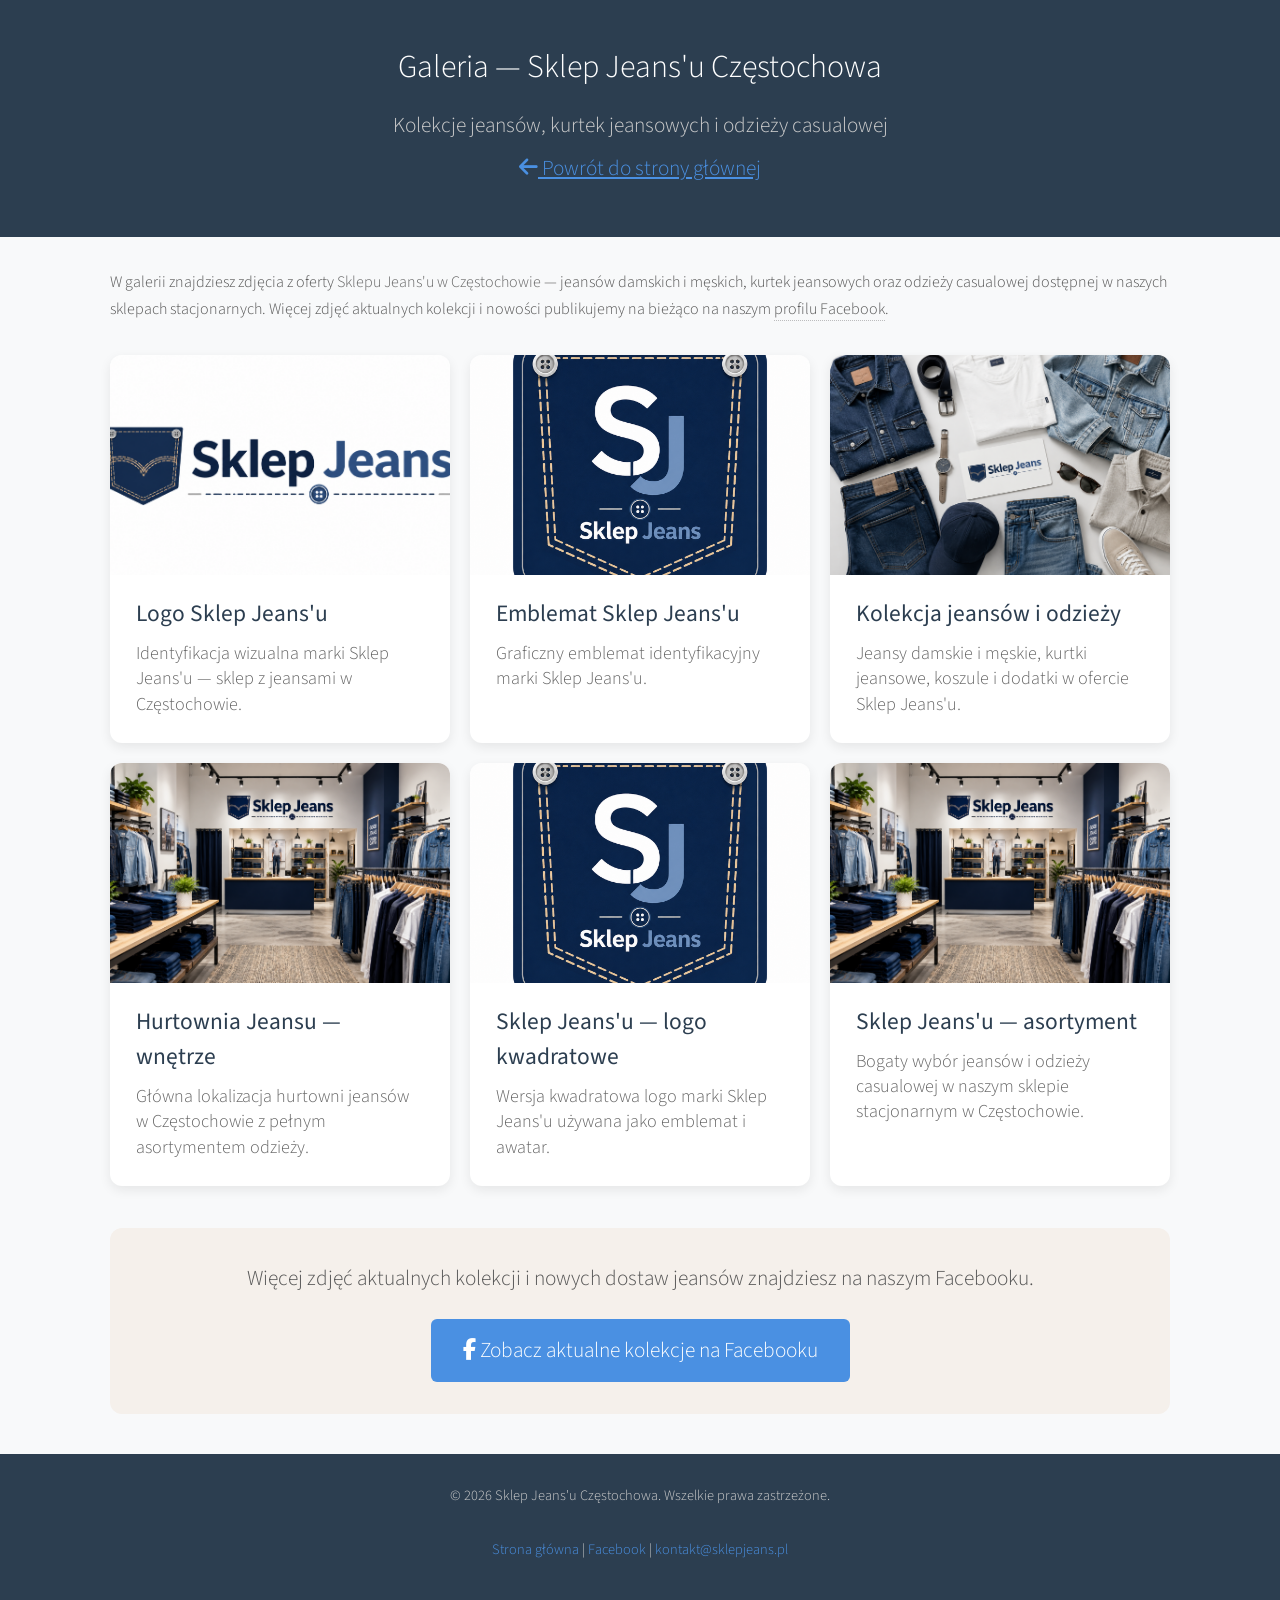
==== commit c796e4df: "GUI update part 1" ====
--- a/gallery.html
+++ b/gallery.html
@@ -3,8 +3,27 @@
 <head>
     <meta charset="UTF-8">
     <meta name="viewport" content="width=device-width, initial-scale=1.0">
-    <title>Galeria / Kolekcje - Sklep Jeans'u</title>
-    <meta name="description" content="Galeria zdjęć - Sklep Jeans'u. Jeansy, kurtki, odzież codzienna w Częstochowie.">
+    <title>Galeria — Sklep Jeans'u Częstochowa | Jeansy i odzież casualowa</title>
+    <meta name="description" content="Galeria Sklep Jeans'u w Częstochowie. Zdjęcia kolekcji jeansów, kurtek jeansowych i odzieży casualowej. Hurtownia Jeansu — dwie lokalizacje w Częstochowie.">
+
+    <!-- Canonical -->
+    <link rel="canonical" href="https://sklepjeans.pl/gallery.html" />
+
+    <!-- Open Graph -->
+    <meta property="og:title" content="Galeria — Sklep Jeans'u Częstochowa">
+    <meta property="og:description" content="Zdjęcia kolekcji jeansów, kurtek i odzieży casualowej ze Sklepu Jeans'u w Częstochowie.">
+    <meta property="og:type" content="website">
+    <meta property="og:url" content="https://sklepjeans.pl/gallery.html">
+    <meta property="og:image" content="https://sklepjeans.pl/images/kolekcja-jeansy.png">
+    <meta property="og:locale" content="pl_PL">
+    <meta property="og:site_name" content="Sklep Jeans'u">
+
+    <!-- Twitter Card -->
+    <meta name="twitter:card" content="summary_large_image">
+    <meta name="twitter:title" content="Galeria — Sklep Jeans'u Częstochowa">
+    <meta name="twitter:description" content="Zdjęcia kolekcji jeansów, kurtek i odzieży casualowej ze Sklepu Jeans'u w Częstochowie.">
+    <meta name="twitter:image" content="https://sklepjeans.pl/images/kolekcja-jeansy.png">
+
     <link rel="stylesheet" href="assets/css/main.css">
     <link rel="stylesheet" href="https://cdnjs.cloudflare.com/ajax/libs/font-awesome/6.5.1/css/all.min.css" integrity="sha512-DTOQO9RWCH3ppGqcWaEA1BIZOC6xxalwEsw9c2QQeAIftl+Vegovlnee1c9QX4TctnWMn13TZye+giMm8e2LwA==" crossorigin="anonymous" referrerpolicy="no-referrer">
     <style>
@@ -41,8 +60,21 @@
             border: 0;
         }
 
+        .gallery-intro {
+            max-width: 1100px;
+            margin: 0 auto;
+            padding: 2em 20px 0;
+            color: #555;
+            font-size: 1rem;
+            line-height: 1.7;
+        }
+
+        .gallery-intro p {
+            margin: 0 0 0.5em;
+        }
+
         .gallery-section {
-            padding: 40px 20px;
+            padding: 24px 20px 40px;
             max-width: 1100px;
             margin: 0 auto;
         }
@@ -60,6 +92,7 @@
             box-shadow: 0 4px 12px rgba(0, 0, 0, 0.08);
             background: #fff;
             transition: transform 0.3s ease, box-shadow 0.3s ease;
+            cursor: pointer;
         }
 
         .gallery-item:hover {
@@ -129,6 +162,7 @@
             font-size: 40px;
             cursor: pointer;
             z-index: 11;
+            line-height: 1;
         }
 
         .prev, .next {
@@ -155,6 +189,8 @@
             padding: 2em 1em;
             background-color: #2C3E50;
             color: #ccc;
+            font-size: 0.9rem;
+            line-height: 1.8;
         }
 
         .gallery-footer a {
@@ -193,81 +229,90 @@
 <body>
     <!-- Header -->
     <div class="gallery-page-header">
-        <h1>Galeria / Kolekcje</h1>
-        <p>Sklep Jeans'u - zdjęcia z naszych sklepów i kolekcji</p>
-        <p><a href="index.html"><i class="fas fa-arrow-left"></i> Powrót do strony głównej</a></p>
+        <h1>Galeria — Sklep Jeans'u Częstochowa</h1>
+        <p>Kolekcje jeansów, kurtek jeansowych i odzieży casualowej</p>
+        <p><a href="index.html"><i class="fas fa-arrow-left" aria-hidden="true"></i> Powrót do strony głównej</a></p>
     </div>
 
+    <!-- Gallery intro text (SEO + user context) -->
+    <div class="gallery-intro">
+        <p>W galerii znajdziesz zdjęcia z oferty <strong>Sklepu Jeans'u w Częstochowie</strong> — jeansów damskich i męskich, kurtek jeansowych oraz odzieży casualowej dostępnej w naszych sklepach stacjonarnych. Więcej zdjęć aktualnych kolekcji i nowości publikujemy na bieżąco na naszym <a href="https://www.facebook.com/hurtowniajeansu/" target="_blank" rel="noopener noreferrer">profilu Facebook</a>.</p>
+    </div>
+
     <!-- Gallery Section -->
-    <section class="gallery-section">
+    <section class="gallery-section" aria-label="Galeria zdjęć Sklep Jeans'u">
         <div class="gallery-grid">
             <div class="gallery-item" data-index="0">
-                <img src="images/logo-horizontal.png" alt="Logo Sklep Jeans - identyfikacja wizualna">
-                <div class="gallery-item-info">
-                    <h3>Logo Sklep Jeans</h3>
-                    <p>Identyfikacja wizualna marki Sklep Jeans'u.</p>
+                <img src="images/logo-horizontal.png" alt="Logo Sklep Jeans'u — identyfikacja wizualna marki" loading="lazy">
+                <div class="gallery-item-info">
+                    <h3>Logo Sklep Jeans'u</h3>
+                    <p>Identyfikacja wizualna marki Sklep Jeans'u — sklep z jeansami w Częstochowie.</p>
                 </div>
             </div>
             <div class="gallery-item" data-index="1">
-                <img src="images/logo-emblem.png" alt="Emblemat marki Sklep Jeans'u">
-                <div class="gallery-item-info">
-                    <h3>Emblemat Sklep Jeans</h3>
+                <img src="images/logo-emblem.png" alt="Emblemat marki Sklep Jeans'u Częstochowa" loading="lazy">
+                <div class="gallery-item-info">
+                    <h3>Emblemat Sklep Jeans'u</h3>
                     <p>Graficzny emblemat identyfikacyjny marki Sklep Jeans'u.</p>
                 </div>
             </div>
             <div class="gallery-item" data-index="2">
-                <img src="images/kolekcja-jeansy.png" alt="Kolekcja jeansów i odzieży - flat lay">
+                <img src="images/kolekcja-jeansy.png" alt="Kolekcja jeansów damskich i męskich oraz odzieży casualowej — Sklep Jeans'u Częstochowa" loading="lazy">
                 <div class="gallery-item-info">
                     <h3>Kolekcja jeansów i odzieży</h3>
-                    <p>Jeansy, kurtki, koszule i dodatki — oferta Sklep Jeans'u.</p>
+                    <p>Jeansy damskie i męskie, kurtki jeansowe, koszule i dodatki w ofercie Sklep Jeans'u.</p>
                 </div>
             </div>
             <div class="gallery-item" data-index="3">
-                <img src="images/wnetrze-sklepu.png" alt="Hurtownia Jeansu - wnętrze sklepu">
-                <div class="gallery-item-info">
-                    <h3>Hurtownia Jeansu</h3>
-                    <p>Przestronne wnętrze naszej głównej lokalizacji z pełnym asortymentem.</p>
+                <img src="images/wnetrze-sklepu.png" alt="Wnętrze sklepu Hurtownia Jeansu w Częstochowie — stoisko z odzieżą jeansową" loading="lazy">
+                <div class="gallery-item-info">
+                    <h3>Hurtownia Jeansu — wnętrze</h3>
+                    <p>Główna lokalizacja hurtowni jeansów w Częstochowie z pełnym asortymentem odzieży.</p>
                 </div>
             </div>
             <div class="gallery-item" data-index="4">
-                <img src="images/logo-square.png" alt="Emblem logo Sklep Jeans">
-                <div class="gallery-item-info">
-                    <h3>Sklep Jeans - Logo</h3>
-                    <p>Kieszonkowy emblemat marki Sklep Jeans'u.</p>
+                <img src="images/logo-square.png" alt="Logo kwadratowe Sklep Jeans'u — emblemat marki" loading="lazy">
+                <div class="gallery-item-info">
+                    <h3>Sklep Jeans'u — logo kwadratowe</h3>
+                    <p>Wersja kwadratowa logo marki Sklep Jeans'u używana jako emblemat i awatar.</p>
                 </div>
             </div>
             <div class="gallery-item" data-index="5">
-                <img src="images/hero-background-clean.png" alt="Jeansy i odzież w sklepie Sklep Jeans'u">
-                <div class="gallery-item-info">
-                    <h3>Sklep Jeans - asortyment</h3>
-                    <p>Bogaty wybór jeansów i odzieży casualowej w naszym sklepie w Częstochowie.</p>
+                <img src="images/hero-background-clean.png" alt="Odzież jeansowa i casualowa dostępna w Sklepie Jeans'u w Częstochowie" loading="lazy">
+                <div class="gallery-item-info">
+                    <h3>Sklep Jeans'u — asortyment</h3>
+                    <p>Bogaty wybór jeansów i odzieży casualowej w naszym sklepie stacjonarnym w Częstochowie.</p>
                 </div>
             </div>
         </div>
 
         <!-- CTA -->
         <div class="gallery-cta">
-            <p>Więcej zdjęć produktów i nowe dostawy znajdziesz na naszym Facebooku.</p>
+            <p>Więcej zdjęć aktualnych kolekcji i nowych dostaw jeansów znajdziesz na naszym Facebooku.</p>
             <a href="https://www.facebook.com/hurtowniajeansu/" target="_blank" rel="noopener noreferrer">
-                <i class="fab fa-facebook-f"></i> Zobacz na Facebooku
+                <i class="fab fa-facebook-f" aria-hidden="true"></i> Zobacz aktualne kolekcje na Facebooku
             </a>
         </div>
     </section>
 
     <!-- Modal for displaying the large images -->
-    <div id="imageModal" class="modal">
-        <span class="close">&times;</span>
+    <div id="imageModal" class="modal" role="dialog" aria-modal="true" aria-label="Powiększone zdjęcie">
+        <span class="close" aria-label="Zamknij">&times;</span>
         <div class="modal-content">
-            <button class="prev">&#10094;</button>
-            <img id="modal-img" src="" alt="Sklep Jeans'u - powiększone zdjęcie">
-            <button class="next">&#10095;</button>
+            <button class="prev" aria-label="Poprzednie zdjęcie">&#10094;</button>
+            <img id="modal-img" src="" alt="Sklep Jeans'u Częstochowa — powiększone zdjęcie z galerii">
+            <button class="next" aria-label="Następne zdjęcie">&#10095;</button>
         </div>
     </div>
 
     <!-- Footer -->
     <div class="gallery-footer">
-        <p>&copy; 2026 Sklep Jeans'u. Wszelkie prawa zastrzeżone.</p>
-        <p><a href="index.html">Strona główna</a> | <a href="https://www.facebook.com/hurtowniajeansu/" target="_blank" rel="noopener noreferrer">Facebook</a></p>
+        <p>&copy; 2026 Sklep Jeans'u Częstochowa. Wszelkie prawa zastrzeżone.</p>
+        <p>
+            <a href="index.html">Strona główna</a> |
+            <a href="https://www.facebook.com/hurtowniajeansu/" target="_blank" rel="noopener noreferrer">Facebook</a> |
+            <a href="mailto:kontakt@sklepjeans.pl">kontakt@sklepjeans.pl</a>
+        </p>
     </div>
 
     <script>
--- a/assets/css/main.css
+++ b/assets/css/main.css
@@ -2708,6 +2708,246 @@
 		border-bottom-color: rgba(255, 255, 255, 0);
 	}
 
+/* ===================================================
+   Product Card Improvements - Clickable Cards with Images
+   =================================================== */
+
+	/* Clickable card link wrapper */
+	.product-card-link {
+		display: block;
+		text-decoration: none;
+		color: inherit;
+		height: 100%;
+	}
+
+	.product-card-link:hover {
+		color: inherit;
+		border-bottom-color: transparent;
+	}
+
+	.product-card-link:hover .product-card-image {
+		opacity: 0.9;
+	}
+
+	/* Product card with image support */
+	.product-card {
+		display: flex;
+		flex-direction: column;
+		height: 100%;
+		overflow: hidden;
+		background: #fff;
+		border-radius: 12px;
+		box-shadow: 0 2px 12px rgba(0,0,0,0.06);
+		transition: transform 0.2s ease, box-shadow 0.2s ease;
+	}
+
+	.product-card:hover {
+		transform: translateY(-4px);
+		box-shadow: 0 6px 20px rgba(0,0,0,0.1);
+	}
+
+	/* Product card image container */
+	.product-card-image {
+		width: 100%;
+		overflow: hidden;
+		background: #f5f5f5;
+		flex-shrink: 0;
+		transition: opacity 0.2s ease;
+	}
+
+	.product-card-image img {
+		width: 100%;
+		aspect-ratio: 4 / 3;
+		object-fit: cover;
+		display: block;
+		border-radius: 12px 12px 0 0;
+	}
+
+	/* Product card content container */
+	.product-card-content {
+		padding: 1.5em 1em;
+		flex-grow: 1;
+		display: flex;
+		flex-direction: column;
+	}
+
+	.product-card-content h3 {
+		margin: 0 0 0.5em;
+		font-size: 1.1em;
+		font-weight: 600;
+		color: #2C3E50;
+	}
+
+	.product-card-content p {
+		margin: 0;
+		font-size: 0.9em;
+		color: #666;
+		line-height: 1.4;
+		flex-grow: 1;
+	}
+
+/* ===================================================
+   Category Page Styles
+   =================================================== */
+
+	/* Category Hero Section */
+	.category-hero {
+		background: linear-gradient(135deg, #4A90E2, #2C3E50);
+		color: white;
+		padding: 4em 0;
+		text-align: center;
+	}
+
+	.category-hero header h1 {
+		font-size: 2.5em;
+		margin-bottom: 0.5em;
+		color: white;
+	}
+
+	.category-hero header p {
+		font-size: 1.2em;
+		color: rgba(255,255,255,0.9);
+	}
+
+	/* Category-specific hero colors */
+	.jeansy-damskie-hero {
+		background: linear-gradient(135deg, #4A90E2, #2C3E50);
+	}
+
+	.jeansy-meskie-hero {
+		background: linear-gradient(135deg, #34495E, #2C3E50);
+	}
+
+	.kurtki-jeansowe-hero {
+		background: linear-gradient(135deg, #5D7A8C, #2C3E50);
+	}
+
+	.spodnie-hero {
+		background: linear-gradient(135deg, #6B8FA3, #34495E);
+	}
+
+	.bluzy-koszule-hero {
+		background: linear-gradient(135deg, #4A90E2, #5D7A8C);
+	}
+
+	.nowosci-sezonowe-hero {
+		background: linear-gradient(135deg, #E67E22, #D35400);
+	}
+
+	/* Category page content */
+	.category-page {
+		padding: 3em 0;
+	}
+
+	.category-intro {
+		font-size: 1.05em;
+		line-height: 1.6;
+		color: #555;
+		margin-bottom: 2.5em;
+		text-align: center;
+		max-width: 700px;
+		margin-left: auto;
+		margin-right: auto;
+	}
+
+	/* Category Gallery Grid */
+	.category-gallery {
+		display: grid;
+		grid-template-columns: repeat(auto-fit, minmax(280px, 1fr));
+		gap: 2em;
+		margin-bottom: 3em;
+	}
+
+	@media only screen and (min-width: 960px) {
+		.category-gallery {
+			grid-template-columns: repeat(3, 1fr);
+		}
+	}
+
+	@media only screen and (max-width: 960px) {
+		.category-gallery {
+			grid-template-columns: repeat(2, 1fr);
+		}
+	}
+
+	@media only screen and (max-width: 600px) {
+		.category-gallery {
+			grid-template-columns: 1fr;
+		}
+	}
+
+	/* Category Item Card */
+	.category-item-card {
+		background: white;
+		border-radius: 12px;
+		overflow: hidden;
+		box-shadow: 0 2px 12px rgba(0,0,0,0.06);
+		transition: transform 0.2s ease, box-shadow 0.2s ease;
+		display: flex;
+		flex-direction: column;
+	}
+
+	.category-item-card:hover {
+		transform: translateY(-4px);
+		box-shadow: 0 6px 20px rgba(0,0,0,0.1);
+	}
+
+	.category-item-card .card-image-wrapper {
+		width: 100%;
+		overflow: hidden;
+		background: #f5f5f5;
+		flex-shrink: 0;
+	}
+
+	.category-item-card img {
+		width: 100%;
+		aspect-ratio: 4 / 3;
+		object-fit: cover;
+		display: block;
+	}
+
+	.category-item-card h2 {
+		font-size: 1.2em;
+		margin: 1.25em 1em 0.5em;
+		color: #2C3E50;
+		padding-top: 0.5em;
+	}
+
+	.category-item-card p {
+		margin: 0 1em 0.75em;
+		color: #666;
+		font-size: 0.95em;
+		line-height: 1.4;
+	}
+
+	.category-item-card .note-teaser {
+		color: #999;
+		font-size: 0.85em;
+		font-style: italic;
+		margin-bottom: 1em !important;
+	}
+
+	/* Category Footer */
+	.category-footer {
+		margin-top: 3em;
+		padding-top: 2em;
+		border-top: 1px solid #eee;
+		text-align: center;
+	}
+
+	.category-footer .button {
+		margin: 0.5em;
+	}
+
+	.btn-secondary {
+		background-color: #6B8FA3;
+		color: white;
+	}
+
+	.btn-secondary:hover {
+		background-color: #5D7A8C;
+	}
+
 /* --- Section Backgrounds --- */
 
 	#main > section.two {
@@ -2785,71 +3025,377 @@
 			margin: 0;
 		}
 
-/* --- Facebook Section --- */
-
-	.facebook-highlight {
+/* --- Quick Contact Section --- */
+
+	.quick-contact {
+		background-color: #2C3E50;
+		padding: 4em 0;
+		text-align: center;
+		color: #fff;
+	}
+
+		.quick-contact header h2 {
+			color: #fff;
+		}
+
+		.quick-contact-intro {
+			color: rgba(255,255,255,0.85);
+			font-size: 1.05em;
+			max-width: 680px;
+			margin: 0 auto 2.5em;
+			line-height: 1.7;
+		}
+
+			.quick-contact-intro strong {
+				color: #fff;
+			}
+
+	.quick-contact-grid {
+		display: grid;
+		grid-template-columns: repeat(auto-fit, minmax(220px, 1fr));
+		gap: 1.5em;
+		max-width: 960px;
+		margin: 0 auto 2.5em;
+	}
+
+	.quick-contact-card {
+		background: rgba(255,255,255,0.07);
+		border: 1px solid rgba(255,255,255,0.12);
+		border-radius: 14px;
+		padding: 1.8em 1.4em 1.6em;
+		text-align: center;
+		transition: background 0.25s ease, transform 0.2s ease;
+	}
+
+		.quick-contact-card:hover {
+			background: rgba(255,255,255,0.12);
+			transform: translateY(-3px);
+		}
+
+	/* Highlighted cards (email + main location) */
+	.contact-primary-card {
+		background: rgba(74, 144, 226, 0.18);
+		border-color: rgba(74, 144, 226, 0.45);
+	}
+
+		.contact-primary-card:hover {
+			background: rgba(74, 144, 226, 0.28);
+		}
+
+	.qc-icon {
+		display: inline-flex;
+		align-items: center;
+		justify-content: center;
+		width: 52px;
+		height: 52px;
+		border-radius: 50%;
+		background: rgba(74, 144, 226, 0.25);
+		font-size: 1.4em;
+		color: #7bbcf7;
+		margin: 0 auto 0.8em;
+	}
+
+	.qc-icon-fb {
+		background: rgba(59, 89, 152, 0.35);
+		color: #8aacf7;
+	}
+
+		.quick-contact-card h3 {
+			color: #fff;
+			font-size: 1em;
+			font-weight: 600;
+			margin-bottom: 0.4em;
+		}
+
+	.qc-value {
+		display: block;
+		color: rgba(255,255,255,0.9);
+		font-size: 0.9em;
+		margin-bottom: 1em;
+		line-height: 1.4;
+		word-break: break-word;
+	}
+
+		a.qc-value {
+			color: #7bbcf7;
+			border-bottom: dotted 1px rgba(123,188,247,0.4);
+		}
+
+			a.qc-value:hover {
+				color: #a8d4ff;
+				border-bottom-color: transparent;
+			}
+
+	.qc-city {
+		font-size: 0.85em;
+		color: rgba(255,255,255,0.55);
+	}
+
+	.qc-placeholder {
+		color: rgba(255,255,255,0.4);
+		font-style: italic;
+	}
+
+	.qc-note {
+		font-size: 0.75em;
+		color: rgba(255,255,255,0.4);
+		margin: 0.5em 0 0;
+	}
+
+	.qc-btn {
+		font-size: 0.82em;
+		padding: 0.6em 1.4em;
+		white-space: nowrap;
+	}
+
+	/* Embedded Google Map in quick contact */
+
+	.qc-map-wrapper {
+		max-width: 860px;
+		margin: 0 auto;
+		text-align: left;
+	}
+
+	.qc-map-label {
+		font-size: 0.85em;
+		color: rgba(255,255,255,0.6);
+		margin-bottom: 0.6em;
+		display: flex;
+		align-items: center;
+		gap: 0.5em;
+		flex-wrap: wrap;
+	}
+
+	.qc-map-direct-link {
+		color: #7bbcf7;
+		border-bottom: dotted 1px rgba(123,188,247,0.4);
+		font-size: 0.9em;
+		margin-left: auto;
+	}
+
+		.qc-map-direct-link:hover {
+			color: #a8d4ff;
+			border-bottom-color: transparent;
+		}
+
+	.qc-map-frame {
+		border-radius: 12px;
+		overflow: hidden;
+		box-shadow: 0 4px 24px rgba(0,0,0,0.35);
+		line-height: 0;
+	}
+
+		.qc-map-frame iframe {
+			width: 100%;
+			height: 320px;
+			border: 0;
+			display: block;
+		}
+
+/* --- Facebook / Aktualności Section --- */
+
+	.facebook-section {
 		background-color: #F5F0EB;
 		padding: 4em 0;
 		text-align: center;
-		box-shadow: inset 0 1px 0 0 rgba(0, 0, 0, 0.05);
-	}
-
-	.facebook-widget-card {
+		box-shadow: inset 0 1px 0 0 rgba(0,0,0,0.05);
+	}
+
+	/* News cards */
+
+	.news-card-grid {
+		display: grid;
+		grid-template-columns: repeat(auto-fit, minmax(240px, 1fr));
+		gap: 1.5em;
+		max-width: 960px;
+		margin: 2em auto;
+	}
+
+	.news-card {
+		background: #fff;
+		border-radius: 14px;
+		padding: 2em 1.6em;
+		box-shadow: 0 2px 12px rgba(0,0,0,0.06);
+		text-align: center;
+		transition: transform 0.2s ease, box-shadow 0.2s ease;
+	}
+
+		.news-card:hover {
+			transform: translateY(-4px);
+			box-shadow: 0 6px 20px rgba(0,0,0,0.1);
+		}
+
+	.news-card-icon {
+		display: inline-flex;
+		align-items: center;
+		justify-content: center;
+		width: 52px;
+		height: 52px;
+		border-radius: 50%;
+		background: linear-gradient(135deg, #4A90E2, #2C3E50);
+		font-size: 1.3em;
+		color: #fff;
+		margin: 0 auto 0.8em;
+	}
+
+		.news-card h3 {
+			color: #2C3E50;
+			font-size: 1.05em;
+			margin-bottom: 0.5em;
+		}
+
+		.news-card p {
+			color: #666;
+			font-size: 0.88em;
+			line-height: 1.55;
+			margin-bottom: 1.2em;
+		}
+
+	.news-card-btn {
+		font-size: 0.82em;
+		padding: 0.6em 1.4em;
+	}
+
+	/* Primary Facebook static card */
+
+	.facebook-static-card {
+		max-width: 680px;
+		margin: 2em auto;
+	}
+
+	.facebook-static-card-inner {
+		background: #fff;
+		border-radius: 16px;
+		box-shadow: 0 4px 20px rgba(0,0,0,0.08);
+		padding: 2.4em 2em;
 		display: flex;
+		align-items: flex-start;
+		gap: 1.6em;
+		text-align: left;
+	}
+
+	.fsc-icon {
+		flex-shrink: 0;
+		display: flex;
+		align-items: center;
 		justify-content: center;
-		margin: 2em auto;
-		padding: 1.5em;
+		width: 60px;
+		height: 60px;
+		border-radius: 50%;
+		background: #1877F2;
+		font-size: 1.8em;
+		color: #fff;
+	}
+
+	.fsc-content {
+		flex: 1;
+	}
+
+		.fsc-content h3 {
+			color: #2C3E50;
+			font-size: 1.1em;
+			margin-bottom: 0.4em;
+		}
+
+		.fsc-content p {
+			color: #555;
+			font-size: 0.88em;
+			line-height: 1.55;
+			margin-bottom: 1em;
+		}
+
+	.fsc-btn {
+		background-color: #1877F2;
+		font-size: 0.88em;
+	}
+
+		.fsc-btn:hover {
+			background-color: #2286ff;
+		}
+
+	.fsc-note {
+		font-size: 0.75em !important;
+		color: #999 !important;
+		margin-top: 0.6em !important;
+		margin-bottom: 0 !important;
+	}
+
+	/* Collapsible embed toggle */
+
+	.facebook-embed-toggle {
+		max-width: 680px;
+		margin: 1.5em auto 0;
 		background: #fff;
 		border-radius: 12px;
-		box-shadow: 0 4px 20px rgba(0,0,0,0.08);
-		max-width: 820px;
-		min-height: 400px;
+		box-shadow: 0 2px 10px rgba(0,0,0,0.05);
+		overflow: hidden;
+	}
+
+		.facebook-embed-toggle summary {
+			padding: 1em 1.5em;
+			cursor: pointer;
+			font-size: 0.9em;
+			color: #2C3E50;
+			list-style: none;
+			display: flex;
+			align-items: center;
+			gap: 0.5em;
+			user-select: none;
+		}
+
+			.facebook-embed-toggle summary::-webkit-details-marker { display: none; }
+
+			.facebook-embed-toggle summary::after {
+				content: '\f107';
+				font-family: 'Font Awesome 6 Free';
+				font-weight: 900;
+				margin-left: auto;
+				color: #999;
+				transition: transform 0.25s ease;
+			}
+
+			.facebook-embed-toggle[open] summary::after {
+				transform: rotate(180deg);
+			}
+
+			.facebook-embed-toggle summary:hover {
+				background: #fafafa;
+			}
+
+	.facebook-embed-inner {
+		padding: 0 1.5em 1.5em;
+	}
+
+	.facebook-embed-note {
+		font-size: 0.8em;
+		color: #888;
+		margin-bottom: 1em;
 	}
 
 	.facebook-iframe-wrapper {
 		width: 100%;
 		max-width: 500px;
+		margin: 0 auto;
 	}
 
 		.facebook-iframe-wrapper iframe {
 			width: 100%;
-			height: 700px;
+			height: 600px;
 			border: none;
 			overflow: hidden;
 			border-radius: 8px;
-		}
-
-	.facebook-fallback {
-		margin-top: 2em;
-		padding: 2em;
-		background: #fff;
-		border-radius: 12px;
-		box-shadow: 0 2px 12px rgba(0,0,0,0.05);
-		max-width: 600px;
-		margin-left: auto;
-		margin-right: auto;
-	}
-
-		.facebook-fallback h3 {
-			font-size: 1.1em;
-			color: #2C3E50;
-			margin-bottom: 0.5em;
-		}
-
-		.facebook-fallback p {
-			color: #555;
-			margin-bottom: 1em;
-		}
-
-		.facebook-fallback .button {
-			margin-bottom: 1em;
-		}
-
-		.facebook-note {
-			font-size: 0.8em;
-			color: #888;
-			margin-top: 1em;
-			margin-bottom: 0;
+			display: block;
+		}
+
+/* --- Hero secondary button --- */
+
+	.btn-secondary {
+		background-color: rgba(255,255,255,0.15) !important;
+		border: 2px solid rgba(255,255,255,0.6) !important;
+	}
+
+		.btn-secondary:hover {
+			background-color: rgba(255,255,255,0.25) !important;
 		}
 
 /* --- Product Cards --- */
@@ -3052,7 +3598,26 @@
 
 /* --- Responsive Adjustments --- */
 
+	@media screen and (max-width: 960px) {
+
+		.quick-contact-grid {
+			grid-template-columns: repeat(auto-fit, minmax(200px, 1fr));
+		}
+
+		.facebook-static-card-inner {
+			flex-direction: column;
+			align-items: center;
+			text-align: center;
+		}
+
+		.fsc-content {
+			text-align: center;
+		}
+
+	}
+
 	@media screen and (max-width: 736px) {
+
 		.hero-heading {
 			font-size: 1.8em;
 		}
@@ -3066,27 +3631,38 @@
 			align-items: center;
 		}
 
-		.facebook-widget-card {
-			padding: 0.5em;
-			min-height: 300px;
-		}
-
-		.facebook-iframe-wrapper {
-			width: 100%;
-			max-width: 100%;
-		}
-
-			.facebook-iframe-wrapper iframe {
-				height: 500px;
-			}
-
-		.facebook-widget-card .fb-page {
-			width: 100%;
-		}
-
-		.facebook-fallback {
-			margin-top: 1.5em;
-			padding: 1.5em;
+		.quick-contact-grid {
+			grid-template-columns: 1fr;
+			max-width: 400px;
+		}
+
+		.qc-map-label {
+			flex-direction: column;
+			align-items: flex-start;
+			gap: 0.3em;
+		}
+
+		.qc-map-direct-link {
+			margin-left: 0;
+		}
+
+		.qc-map-frame iframe {
+			height: 240px;
+		}
+
+		.news-card-grid {
+			grid-template-columns: 1fr;
+		}
+
+		.facebook-static-card-inner {
+			padding: 1.6em 1.2em;
+			flex-direction: column;
+			align-items: center;
+			text-align: center;
+		}
+
+		.facebook-iframe-wrapper iframe {
+			height: 450px;
 		}
 
 		.location-grid {
@@ -3115,4 +3691,5 @@
 			width: 44px;
 			height: 44px;
 		}
+
 	}
